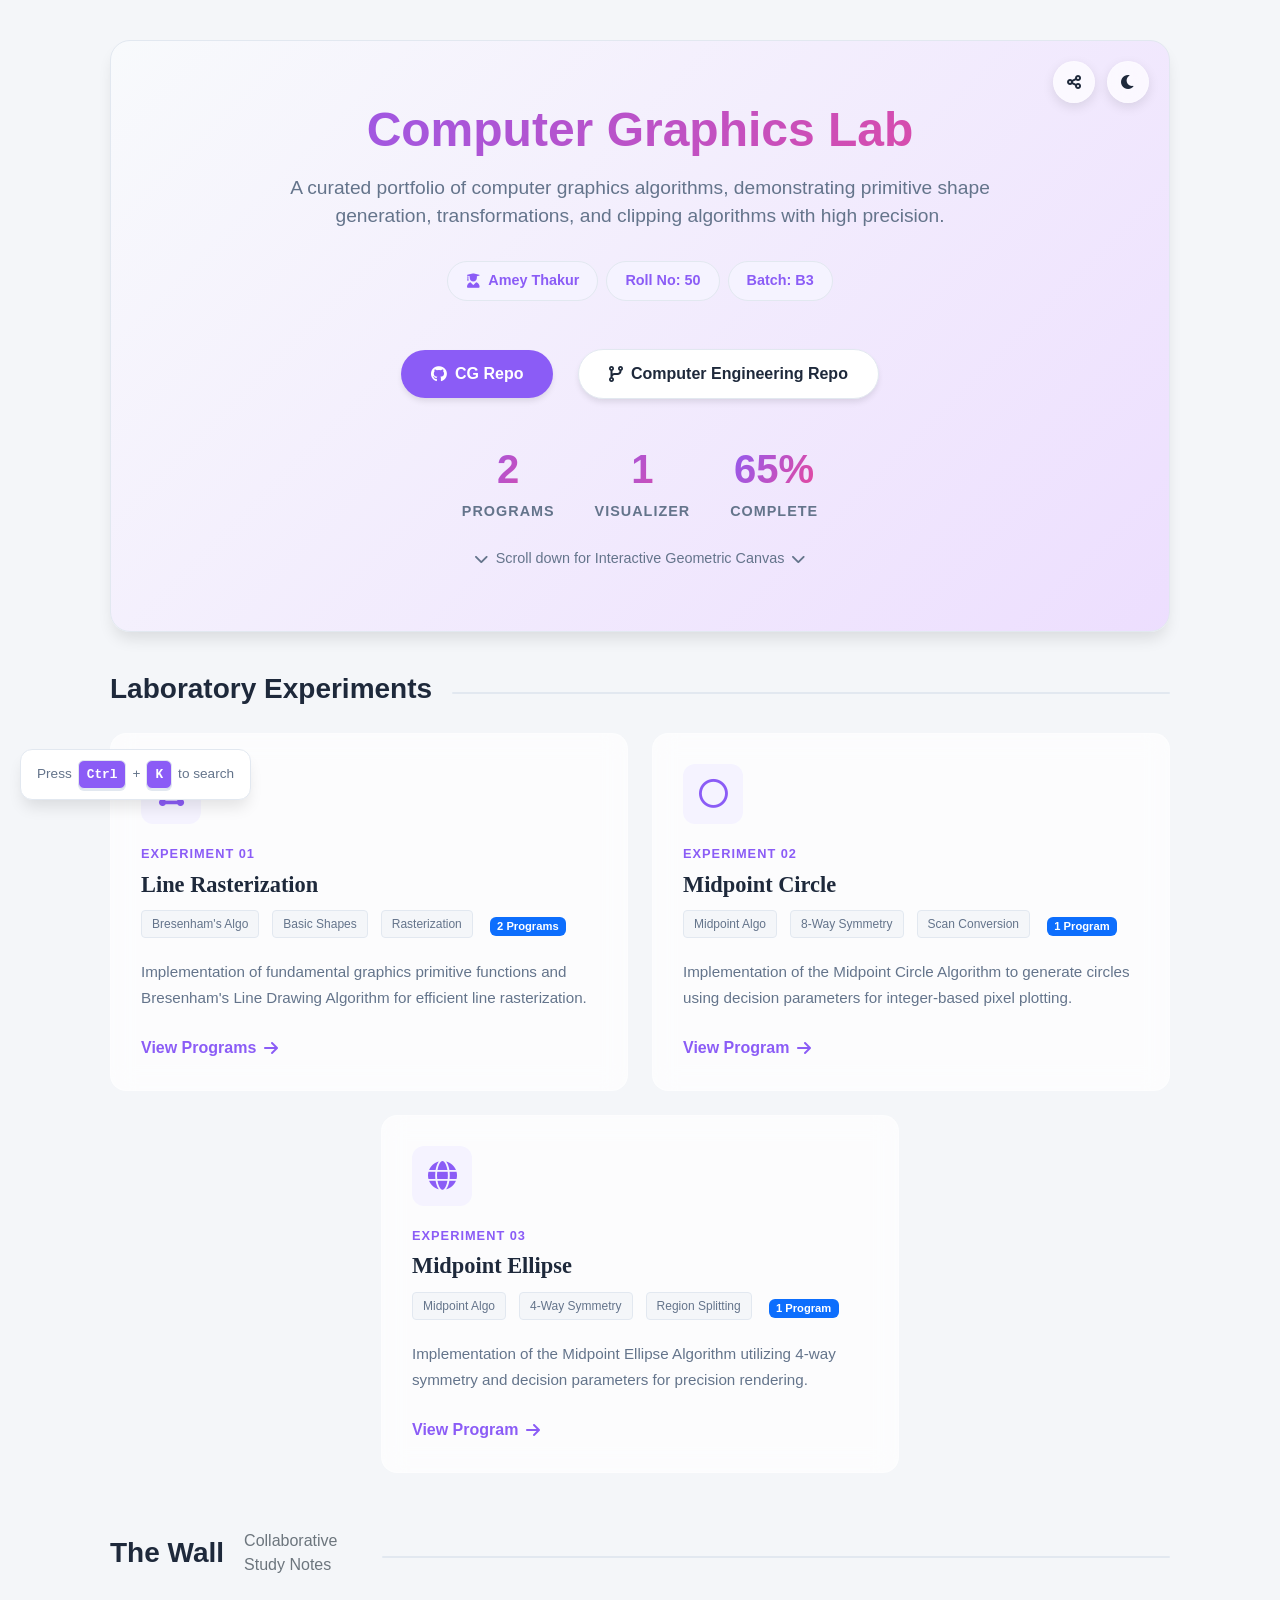
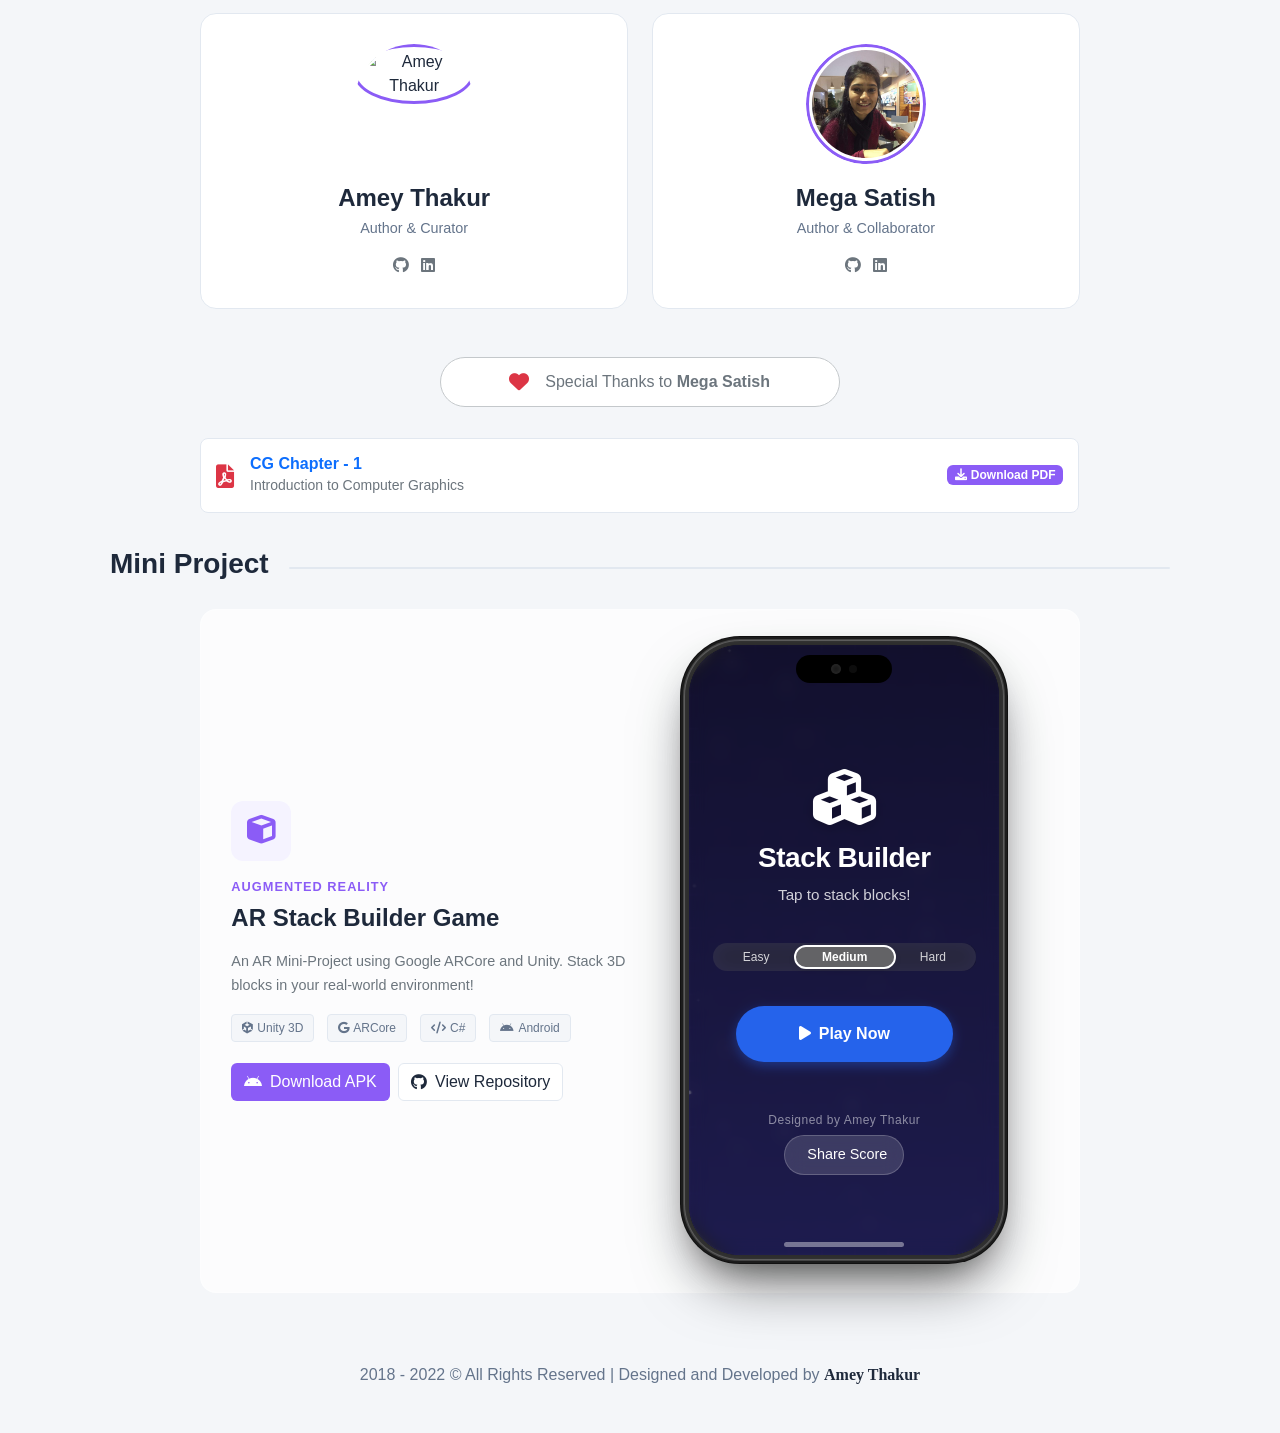
==== CG/index.html @ 62c2fd2f "CG: Fix kbd-hint auto-fade by removing duplicate element" ====
<!--
    ================================================================
    Computer Graphics (CG) Lab Portfolio
    ================================================================
    Author: Amey Thakur
    GitHub: https://github.com/Amey-Thakur
    Course: Computer Graphics (CG) Lab
    Roll No: 50
    Batch: B3
    Repository: https://github.com/Amey-Thakur/COMPUTER-GRAPHICS-AND-COMPUTER-GRAPHICS-LAB
    Date: January 17, 2020
    
    Description: Primary dashboard for the CG Lab repository. Showcases implementations of
                 Line Drawing, Circle Generation, Ellipse Generation, and other CG Algorithms.
    License: CC BY 4.0
    ================================================================
-->
<!DOCTYPE html>
<html lang="en" data-theme="light">

<head>
    <meta charset="UTF-8">
    <meta name="viewport" content="width=device-width, initial-scale=1.0">
    <title>AMEY | CG Lab Portfolio</title>

    <!-- PWA Support -->
    <link rel="manifest" href="manifest.json">
    <meta name="theme-color" content="#8b5cf6">
    <link rel="icon" type="image/svg+xml" href="assets/icon.svg">
    <link rel="apple-touch-icon" href="assets/icon.svg">

    <!-- Primary Meta Tags -->
    <meta name="title" content="Amey | CG Lab Portfolio">
    <meta name="description"
        content="Official scholarly portfolio for Computer Graphics Laboratory (CSC403) at University of Mumbai. Features C implementations of Bresenham's, Midpoint Circle, and Ellipse Algorithms by Amey Thakur.">
    <meta name="keywords"
        content="Computer Graphics, Algorithms, C Programming, Bresenham's Algorithm, Midpoint Circle, Ellipse Generation, Mumbai University, Computer Engineering, Portfolio, Amey Thakur">
    <meta name="author" content="Amey Thakur">
    <meta name="robots" content="index, follow">
    <meta name="language" content="English">
    <link rel="canonical" href="https://amey-thakur.github.io/COMPUTER-GRAPHICS-AND-COMPUTER-GRAPHICS-LAB/CG/">

    <!-- Open Graph / Facebook -->
    <meta property="og:type" content="website">
    <meta property="og:url" content="https://amey-thakur.github.io/COMPUTER-GRAPHICS-AND-COMPUTER-GRAPHICS-LAB/CG/">
    <meta property="og:site_name" content="CG Lab Portfolio">
    <meta property="og:locale" content="en_US">
    <meta property="og:title" content="Amey | CG Lab Portfolio">
    <meta property="og:description"
        content="Comprehensive showcase of Computer Graphics experiments including Line Drawing, Circle, and Ellipse Algorithms implemented in C.">
    <meta property="og:image"
        content="https://amey-thakur.github.io/COMPUTER-GRAPHICS-AND-COMPUTER-GRAPHICS-LAB/CG/assets/og-image.svg">

    <!-- Twitter Card -->
    <meta name="twitter:card" content="summary_large_image">
    <meta name="twitter:url" content="https://amey-thakur.github.io/COMPUTER-GRAPHICS-AND-COMPUTER-GRAPHICS-LAB/CG/">
    <meta name="twitter:title" content="Amey | CG Lab Portfolio">
    <meta name="twitter:description"
        content="Explore Computer Graphics implementations: Bresenham's Line, Midpoint Circle, and Ellipse Algorithms.">
    <meta name="twitter:image"
        content="https://amey-thakur.github.io/COMPUTER-GRAPHICS-AND-COMPUTER-GRAPHICS-LAB/CG/assets/og-image.svg">
    <meta name="twitter:creator" content="@AmeyThakur">

    <!-- Security Meta Tags -->
    <meta http-equiv="Content-Security-Policy"
        content="default-src 'self' blob: https://fonts.googleapis.com https://fonts.gstatic.com https://cdnjs.cloudflare.com https://cdn.jsdelivr.net; script-src 'self' 'unsafe-inline' 'unsafe-eval' blob: https://cdnjs.cloudflare.com https://cdn.jsdelivr.net; style-src 'self' 'unsafe-inline' https://fonts.googleapis.com https://cdnjs.cloudflare.com https://cdn.jsdelivr.net; img-src 'self' data: blob: https: raw.githubusercontent.com; font-src 'self' https://fonts.gstatic.com https://cdnjs.cloudflare.com; connect-src 'self' blob:; worker-src 'self' blob:;">

    <!-- JSON-LD Structured Data -->
    <script type="application/ld+json">
    {
        "@context": "https://schema.org",
        "@type": "WebSite",
        "name": "CG Lab Portfolio",
        "url": "https://amey-thakur.github.io/COMPUTER-GRAPHICS-AND-COMPUTER-GRAPHICS-LAB/CG/",
        "description": "Official scholarly portfolio for Computer Graphics Laboratory (CSC403) at University of Mumbai",
        "author": {
            "@type": "Person",
            "name": "Amey Thakur",
            "url": "https://github.com/Amey-Thakur"
        },
        "publisher": {
            "@type": "Organization",
            "name": "University of Mumbai",
            "url": "https://mu.ac.in"
        },
        "mainEntity": {
            "@type": "SoftwareSourceCode",
            "name": "Computer Graphics Algorithms",
            "programmingLanguage": "C",
            "codeRepository": "https://github.com/Amey-Thakur/COMPUTER-GRAPHICS-AND-COMPUTER-GRAPHICS-LAB"
        },
        "educationalLevel": "Undergraduate",
        "teaches": ["Computer Graphics", "Rasterization", "Geometric Algorithms", "Rendering"]
    }
    </script>

    <!-- Favicon -->
    <link rel="icon" type="image/svg+xml" href="assets/icon.svg">

    <!-- Fonts -->
    <link
        href="https://fonts.googleapis.com/css2?family=Playfair+Display:wght@400;700;900&family=Poppins:wght@300;400;500;600&display=swap"
        rel="stylesheet">
    <link href="https://cdnjs.cloudflare.com/ajax/libs/prism/1.29.0/themes/prism.min.css" rel="stylesheet" />
    <link href="https://cdn.jsdelivr.net/npm/bootstrap@5.3.0/dist/css/bootstrap.min.css" rel="stylesheet">
    <link rel="stylesheet" href="https://cdnjs.cloudflare.com/ajax/libs/font-awesome/6.0.0/css/all.min.css">
    <link rel="stylesheet" href="style.css">
    <script src="https://cdnjs.cloudflare.com/ajax/libs/prism/1.29.0/prism.min.js"></script>
    <script src="https://cdnjs.cloudflare.com/ajax/libs/prism/1.29.0/components/prism-c.min.js"></script>
    <script src="https://cdn.jsdelivr.net/npm/canvas-confetti@1.6.0/dist/confetti.browser.min.js"></script>
    <script src="https://cdn.jsdelivr.net/npm/html2canvas@1.4.1/dist/html2canvas.min.js"></script>
</head>

<body>
    <!-- Skip to Content Link -->
    <a href="#main-content" class="skip-link">Skip to main content</a>

    <!-- Loading Screen -->
    <div id="skeleton-loader"
        style="position: fixed; top: 0; left: 0; width: 100%; height: 100%; background: #0f172a; z-index: 10000; display: flex; flex-direction: column; align-items: center; justify-content: center; animation: fadeOutLoader 0.5s ease 1s forwards;">
        <div
            style="width: 60px; height: 60px; border: 4px solid rgba(139, 92, 246, 0.2); border-top-color: #8b5cf6; border-radius: 50%; animation: spin 1s linear infinite;">
        </div>
        <p style="margin-top: 20px; color: #94a3b8; font-family: 'Poppins', sans-serif; font-size: 0.9rem;">Initializing
            Computer Graphics Portfolio...</p>
        <style>
            @keyframes spin {
                to {
                    transform: rotate(360deg);
                }
            }

            @keyframes fadeOutLoader {
                to {
                    opacity: 0;
                    visibility: hidden;
                    pointer-events: none;
                }
            }

            .skip-link {
                position: absolute;
                top: -40px;
                left: 0;
                background: var(--accent-color);
                color: white;
                padding: 8px 16px;
                z-index: 10001;
                transition: top 0.3s;
                text-decoration: none;
                border-radius: 0 0 8px 0;
            }

            .skip-link:focus {
                top: 0;
            }
        </style>
    </div>

    <main class="main-container" id="main-content">

        <!-- Hero Section -->
        <header class="hero">
            <div class="top-controls">
                <button class="control-btn" id="pwa-install-btn" title="Install App" aria-label="Install App"
                    style="display: none;">
                    <i class="fas fa-download" aria-hidden="true"></i>
                </button>
                <button class="control-btn" id="share-btn" title="Share Portfolio" aria-label="Share Portfolio">
                    <i class="fas fa-share-nodes" aria-hidden="true"></i>
                </button>
                <button class="control-btn" id="theme-toggle" title="Switch Theme" aria-label="Toggle Dark Mode">
                    <i class="fas fa-moon" aria-hidden="true"></i>
                </button>
            </div>

            <h1>Computer Graphics Lab</h1>
            <p>A curated portfolio of computer graphics algorithms, demonstrating primitive shape generation,
                transformations, and clipping algorithms with high precision.</p>

            <div class="info-badges">
                <div class="d-flex gap-2 justify-content-center w-100 flex-wrap mb-2 align-items-center">
                    <a href="https://github.com/Amey-Thakur" class="badge-pill clickable-badge" target="_blank"
                        rel="noopener noreferrer">
                        <i class="fas fa-user-graduate me-2"></i>Amey Thakur
                    </a>
                    <span class="badge-pill">Roll No: 50</span>
                    <span class="badge-pill">Batch: B3</span>
                </div>
            </div>

            <div class="hero-buttons">
                <a href="https://github.com/Amey-Thakur/COMPUTER-GRAPHICS-AND-COMPUTER-GRAPHICS-LAB"
                    class="btn btn-primary-custom tilt-effect" target="_blank" rel="noopener noreferrer">
                    <i class="fab fa-github me-2"></i>CG Repo
                </a>
                <a href="https://github.com/Amey-Thakur/COMPUTER-ENGINEERING"
                    class="btn btn-primary-custom btn-secondary-custom tilt-effect" target="_blank"
                    rel="noopener noreferrer">
                    <i class="fas fa-code-branch me-2"></i>Computer Engineering Repo
                </a>
            </div>

            <!-- Stats Counter -->
            <div class="stats-container">
                <div class="stat-item">
                    <span class="stat-number" data-target="3">0</span>
                    <span class="stat-label">Programs</span>
                </div>
                <div class="stat-item">
                    <span class="stat-number" data-target="1">0</span>
                    <span class="stat-label">Visualizer</span>
                </div>
                <div class="stat-item">
                    <span class="stat-number" data-target="100" data-suffix="%">0%</span>
                    <span class="stat-label">Complete</span>
                </div>
            </div>

            <!-- Scroll Hint -->
            <div class="mt-4 text-center" style="animation: fadeInDown 1s ease 0.5s both;">
                <a href="#interactive-demo"
                    style="color: var(--text-secondary); text-decoration: none; font-size: 0.9rem; display: inline-flex; align-items: center; gap: 8px; transition: color 0.3s;">
                    <i class="fas fa-chevron-down" style="animation: bounce 2s infinite;"></i>
                    Scroll down for Interactive Geometric Canvas
                    <i class="fas fa-chevron-down" style="animation: bounce 2s infinite;"></i>
                </a>
            </div>
        </header>

        <!-- Section: Experiments -->
        <section aria-labelledby="experiments-title" id="experiments">
            <div class="section-title reveal">
                <h3 id="experiments-title">Laboratory Experiments</h3>
            </div>

            <div class="row g-4 mb-5 justify-content-center">

                <!-- Experiment 1: Graphics Primitives & Bresenham's -->
                <div class="col-md-6 reveal-left">
                    <div class="card-custom">
                        <div class="icon-wrapper">
                            <i class="fas fa-draw-polygon"></i>
                        </div>
                        <span class="exp-tag">EXPERIMENT 01</span>
                        <h5>Line Rasterization</h5>
                        <div class="tech-stack mb-3 d-flex align-items-center flex-wrap gap-2">
                            <span class="badge-tech">Bresenham's Algo</span>
                            <span class="badge-tech">Basic Shapes</span>
                            <span class="badge-tech">Rasterization</span>
                            <span class="badge bg-primary ms-1" style="font-size: 0.7rem;"
                                data-tooltip="2 programs for basic shapes and line drawing.">2 Programs</span>
                        </div>
                        <p>Implementation of fundamental graphics primitive functions and Bresenham's Line Drawing
                            Algorithm for efficient line rasterization.</p>
                        <a href="https://github.com/Amey-Thakur/COMPUTER-GRAPHICS-AND-COMPUTER-GRAPHICS-LAB/tree/main/Computer%20Graphics%20Lab/Experiment-1"
                            class="launch-link" target="_blank">
                            View Programs <i class="fas fa-arrow-right ms-2"></i>
                        </a>
                    </div>
                </div>

                <!-- Experiment 2: Midpoint Circle Algorithm -->
                <div class="col-md-6 reveal-right">
                    <div class="card-custom">
                        <div class="icon-wrapper">
                            <i class="far fa-circle"></i>
                        </div>
                        <span class="exp-tag">EXPERIMENT 02</span>
                        <h5>Midpoint Circle</h5>
                        <div class="tech-stack mb-3 d-flex align-items-center flex-wrap gap-2">
                            <span class="badge-tech">Midpoint Algo</span>
                            <span class="badge-tech">8-Way Symmetry</span>
                            <span class="badge-tech">Scan Conversion</span>
                            <span class="badge bg-primary ms-1" style="font-size: 0.7rem;"
                                data-tooltip="1 program implementing Midpoint Circle Algorithm.">1 Program</span>
                        </div>
                        <p>Implementation of the Midpoint Circle Algorithm to generate circles using decision parameters
                            for integer-based pixel plotting.</p>
                        <a href="https://github.com/Amey-Thakur/COMPUTER-GRAPHICS-AND-COMPUTER-GRAPHICS-LAB/tree/main/Computer%20Graphics%20Lab/Experiment-2"
                            class="launch-link" target="_blank">
                            View Program <i class="fas fa-arrow-right ms-2"></i>
                        </a>
                    </div>
                </div>

                <!-- Experiment 3: Midpoint Ellipse Algorithm -->
                <div class="col-md-6 reveal-left">
                    <div class="card-custom">
                        <div class="icon-wrapper">
                            <i class="fas fa-globe"></i>
                        </div>
                        <span class="exp-tag">EXPERIMENT 03</span>
                        <h5>Midpoint Ellipse</h5>
                        <div class="tech-stack mb-3 d-flex align-items-center flex-wrap gap-2">
                            <span class="badge-tech">Midpoint Algo</span>
                            <span class="badge-tech">4-Way Symmetry</span>
                            <span class="badge-tech">Region Splitting</span>
                            <span class="badge bg-primary ms-1" style="font-size: 0.7rem;"
                                data-tooltip="1 program implementing Midpoint Ellipse Algorithm.">1 Program</span>
                        </div>
                        <p>Implementation of the Midpoint Ellipse Algorithm utilizing 4-way symmetry and decision
                            parameters for precision rendering.</p>
                        <a href="https://github.com/Amey-Thakur/COMPUTER-GRAPHICS-AND-COMPUTER-GRAPHICS-LAB/tree/main/Computer%20Graphics%20Lab/Experiment-3"
                            class="launch-link" target="_blank">
                            View Program <i class="fas fa-arrow-right ms-2"></i>
                        </a>
                    </div>
                </div>

        </section>

        <!-- The Wall Section -->
        <section id="the-wall" class="reveal mt-4">
            <div class="section-title">
                <h3>The Wall</h3>
                <p class="text-secondary mt-2">Collaborative Study Notes</p>
            </div>

            <div class="row g-4 justify-content-center">

                <!-- Collaborative Profiles -->
                <div class="col-md-5 mb-4 reveal-left">
                    <div class="profile-card">
                        <div class="profile-img-wrapper">
                            <img src="https://github.com/Amey-Thakur.png" alt="Amey Thakur" class="profile-img">
                        </div>
                        <h4 class="profile-name">Amey Thakur</h4>
                        <p class="profile-role">Author & Curator</p>
                        <div class="social-links">
                            <a href="https://github.com/Amey-Thakur" class="text-secondary me-2"><i
                                    class="fab fa-github"></i></a>
                            <a href="https://www.linkedin.com/in/amey-thakur" class="text-secondary"><i
                                    class="fab fa-linkedin"></i></a>
                        </div>
                    </div>
                </div>

                <div class="col-md-5 mb-4 reveal-right">
                    <div class="profile-card">
                        <div class="profile-img-wrapper">
                            <img src="assets/Mega_Satish.png" alt="Mega Satish" class="profile-img">
                        </div>
                        <h4 class="profile-name">Mega Satish</h4>
                        <p class="profile-role">Author & Collaborator</p>
                        <div class="social-links">
                            <a href="https://github.com/msatmod" class="text-secondary me-2"><i
                                    class="fab fa-github"></i></a>
                            <a href="https://www.linkedin.com/in/mega-satish" class="text-secondary"><i
                                    class="fab fa-linkedin"></i></a>
                        </div>
                    </div>
                </div>

                <!-- Special Thanks Visual -->
                <div class="col-lg-10 col-12 reveal text-center">
                    <!-- Special Thanks Visual with 3D Flip -->
                    <div class="award-scene d-inline-block">
                        <div class="award-badge-card">
                            <!-- Front Face -->
                            <div class="award-badge-face award-front d-flex align-items-center gap-3 py-2 px-4 rounded-pill border border-secondary-subtle"
                                style="background: var(--card-bg);">
                                <i class="fas fa-heart text-danger fs-5 heart-beat"></i>
                                <span class="text-secondary fw-medium">Special Thanks to <strong
                                        class="text-primary-theme">Mega Satish</strong></span>
                            </div>
                            <!-- Back Face -->
                            <div class="award-badge-face award-back d-flex align-items-center justify-content-center gap-2 py-2 px-4 rounded-pill"
                                style="background: var(--accent-color); color: white;">
                                <i class="fas fa-check-circle text-white fs-5"></i>
                                <span class="fw-bold" id="award-msg">Appreciation Sent!</span>
                            </div>
                        </div>
                    </div>
                </div>

                <!-- Resources -->
                <div class="col-lg-10 col-12 reveal">
                    <div class="resource-list">
                        <a href="assets/CG_Chapter-1.pdf" class="resource-item text-decoration-none"
                            id="pdf-resource-link" target="_blank">
                            <div class="d-flex align-items-center">
                                <i class="fas fa-file-pdf text-danger fs-4 me-3"></i>
                                <div>
                                    <h6 class="mb-0 text-primary-theme fw-bold">CG Chapter - 1</h6>
                                    <small class="text-secondary">Introduction to Computer Graphics</small>
                                </div>
                            </div>
                            <span class="badge badge-pulse tilt-effect"><i class="fas fa-download me-1"></i>
                                Download PDF</span>
                        </a>
                    </div>
                </div>
            </div>
        </section>


        <!-- Mini Project Section -->
        <section id="mini-project" class="reveal mt-4">
            <div class="section-title">
                <h3>Mini Project</h3>
            </div>

            <div class="row g-4 justify-content-center">
                <div class="col-lg-10 col-12">
                    <div class="card-custom mini-project-card">
                        <div class="row g-0 align-items-center">
                            <!-- Project Info -->
                            <div class="col-md-6">
                                <div class="icon-wrapper mb-3">
                                    <i class="fas fa-cube"></i>
                                </div>
                                <span class="exp-tag">AUGMENTED REALITY</span>
                                <h4 class="mt-2 mb-3 text-primary-theme fw-bold">AR Stack Builder Game</h4>
                                <p class="text-secondary mb-3" style="font-size: 0.9rem;">
                                    An AR Mini-Project using Google ARCore and Unity. Stack 3D blocks in your real-world
                                    environment!
                                </p>

                                <!-- Tech Stack -->
                                <div class="tech-stack mb-3 d-flex flex-wrap gap-2">
                                    <span class="badge-tech"><i class="fab fa-unity me-1"></i>Unity 3D</span>
                                    <span class="badge-tech"><i class="fab fa-google me-1"></i>ARCore</span>
                                    <span class="badge-tech"><i class="fas fa-code me-1"></i>C#</span>
                                    <span class="badge-tech"><i class="fab fa-android me-1"></i>Android</span>
                                </div>

                                <!-- Action Buttons -->
                                <div class="d-flex gap-2 flex-wrap">
                                    <a href="https://github.com/Amey-Thakur/AR-STACK-GAME/blob/main/AR-Stack-Game.apk?raw=true"
                                        class="btn btn-primary-custom tilt-effect" download>
                                        <i class="fab fa-android me-2"></i>Download APK
                                    </a>
                                    <a href="https://github.com/Amey-Thakur/AR-STACK-GAME" target="_blank"
                                        class="btn btn-primary-custom btn-secondary-custom tilt-effect">
                                        <i class="fab fa-github me-2"></i>View Repository
                                    </a>
                                </div>
                            </div>

                            <!-- Interactive Stack Builder Game -->
                            <div class="col-md-6 text-center">
                                <div id="stack-game-wrapper" class="iphone-17-frame">
                                    <!-- Dynamic Bezel & Island -->
                                    <div class="iphone-bezel">
                                        <div class="dynamic-island">
                                            <div class="island-camera"></div>
                                            <div class="island-sensor"></div>
                                        </div>
                                        <div class="screen-content">
                                            <canvas id="stackCanvas" width="280" height="580"
                                                style="border-radius: 40px; background: linear-gradient(180deg, #1e1b4b 0%, #312e81 100%); cursor: pointer; width: 100%; height: 100%; object-fit: cover;"></canvas>

                                            <!-- Home Indicator -->
                                            <div class="home-indicator"></div>

                                            <!-- Start Overlay with Difficulty -->
                                            <div id="stack-overlay" style="position: absolute; top: 0; left: 0; width: 100%; height: 100%; 
                                                display: flex; flex-direction: column; align-items: center; justify-content: center; 
                                                background: rgba(0,0,0,0.4); backdrop-filter: blur(8px); z-index: 20;">
                                                <i class="fas fa-cubes"
                                                    style="font-size: 3.5rem; color: white; margin-bottom: 16px; filter: drop-shadow(0 4px 6px rgba(0,0,0,0.2));"></i>
                                                <h4
                                                    style="color: white; font-weight: 700; font-size: 1.75rem; margin-bottom: 8px; letter-spacing: -0.5px;">
                                                    Stack Builder</h4>
                                                <p
                                                    style="color: rgba(255,255,255,0.8); font-size: 0.95rem; margin-bottom: 35px;">
                                                    Tap to stack blocks!</p>

                                                <div class="d-flex justify-content-center p-1 rounded-pill ios-segmented-control"
                                                    style="margin-bottom: 35px; width: 85%;">
                                                    <button class="difficulty-btn flex-fill rounded-pill text-white"
                                                        data-difficulty="easy">Easy</button>
                                                    <button
                                                        class="difficulty-btn active flex-fill rounded-pill text-white"
                                                        data-difficulty="medium">Medium</button>
                                                    <button class="difficulty-btn flex-fill rounded-pill text-white"
                                                        data-difficulty="hard">Hard</button>
                                                </div>

                                                <button id="startStackGame"
                                                    class="btn btn-primary-custom px-5 py-3 rounded-pill fw-bold"
                                                    style="background: #2563eb; border: none; font-size: 1rem; box-shadow: 0 4px 12px rgba(37, 99, 235, 0.4); width: 70%;">
                                                    <i class="fas fa-play me-2"></i>Play Now
                                                </button>

                                                <div class="mt-5 text-center">
                                                    <p
                                                        style="color: rgba(255,255,255,0.5); font-size: 0.75rem; margin: 0; letter-spacing: 0.5px; font-weight: 500;">
                                                        Designed by Amey Thakur</p>
                                                </div>
                                            </div>

                                            <!-- Game Over Overlay -->
                                            <div id="game-over-overlay" class="safe-area-top"
                                                style="position: absolute; top: 0; left: 0; width: 100%; height: 100%; display: none; flex-direction: column; align-items: center; justify-content: center; z-index: 25; background: rgba(0, 0, 0, 0.6); backdrop-filter: blur(4px); padding-bottom: max(20px, env(safe-area-inset-bottom));">

                                                <div
                                                    style="position: relative; background: rgba(30, 41, 59, 0.7); backdrop-filter: blur(16px); padding: 24px; border-radius: 24px; border: 1px solid rgba(255,255,255,0.1); text-align: center; width: 85%; max-width: 360px; box-shadow: 0 20px 25px -5px rgba(0, 0, 0, 0.1), 0 8px 10px -6px rgba(0, 0, 0, 0.1);">

                                                    <h2
                                                        style="color: white; font-weight: 800; font-size: 1.8rem; margin-bottom: 4px; letter-spacing: -0.5px;">
                                                        Game Over</h2>
                                                    <p
                                                        style="color: rgba(255,255,255,0.6); font-size: 0.85rem; margin-bottom: 12px;">
                                                        Score</p>

                                                    <h1 id="final-score-display"
                                                        style="color: white; font-size: 3rem; font-weight: 800; margin-bottom: 20px; line-height: 1;">
                                                        0</h1>

                                                    <div
                                                        style="background: rgba(255,255,255,0.05); padding: 12px 16px; border-radius: 16px; margin-bottom: 20px;">
                                                        <div
                                                            class="d-flex align-items-center justify-content-between mb-2">
                                                            <span
                                                                style="color: #a78bfa; font-size: 0.85rem; font-weight: 500;">Best
                                                                Score</span>
                                                            <span id="best-score-display"
                                                                style="color: white; font-weight: 700;">0</span>
                                                        </div>
                                                        <div
                                                            class="d-flex align-items-center justify-content-between mb-2">
                                                            <span
                                                                style="color: #10b981; font-size: 0.85rem; font-weight: 500;">🎯
                                                                Dev Score</span>
                                                            <span style="color: white; font-weight: 700;">58</span>
                                                        </div>
                                                        <div id="new-highscore-badge"
                                                            style="display: none; color: #fbbf24; font-size: 0.8rem; font-weight: 600; margin-top: 5px; margin-bottom: 8px;">
                                                            <i class="fas fa-trophy me-1"></i> New High Score!
                                                        </div>

                                                        <!-- Top 3 Scores List -->
                                                        <div id="top-scores-list" class="d-flex flex-column gap-1"
                                                            style="border-top: 1px solid rgba(255,255,255,0.1); padding-top: 8px;">
                                                            <!-- Populated by JS -->
                                                        </div>
                                                    </div>

                                                    <button id="restart-btn"
                                                        class="btn btn-primary-custom w-100 py-2 rounded-pill fw-bold mb-2"
                                                        style="background: #2563eb; border: none; font-size: 0.95rem; box-shadow: 0 4px 12px rgba(37, 99, 235, 0.3); padding-top: 10px; padding-bottom: 10px;">
                                                        Play Again
                                                    </button>

                                                    <button id="share-score-btn-overlay"
                                                        class="btn w-100 py-2 rounded-pill fw-bold btn-glass-hover"
                                                        style="background: rgba(255,255,255,0.1); border: 1px solid rgba(255,255,255,0.1); color: white; font-size: 0.95rem; transition: all 0.2s; padding-top: 10px; padding-bottom: 10px;">
                                                        Share Score
                                                    </button>

                                                    <div class="mt-3 text-center">
                                                        <p
                                                            style="color: rgba(255,255,255,0.4); font-size: 0.75rem; margin: 0; letter-spacing: 0.5px; font-weight: 500;">
                                                            Designed by Amey Thakur</p>
                                                    </div>
                                                </div>
                                            </div>

                                            <!-- Hidden Share Card Template -->
                                            <div id="share-card-template"
                                                style="position: absolute; top: 0; left: 0; width: 280px; height: 580px; 
                                                background: linear-gradient(180deg, #1e1b4b 0%, #312e81 100%); display: none; flex-direction: column; 
                                                align-items: center; justify-content: center; z-index: -10; pointer-events: none;">
                                                <div
                                                    style="background: rgba(255,255,255,0.1); backdrop-filter: blur(10px); padding: 40px; border-radius: 24px; 
                                                    border: 1px solid rgba(255,255,255,0.2); text-align: center; width: 85%;">
                                                    <i class="fas fa-cubes"
                                                        style="font-size: 4rem; color: #fbbf24; margin-bottom: 20px; filter: drop-shadow(0 4px 6px rgba(0,0,0,0.2));"></i>
                                                    <h2
                                                        style="color: white; font-weight: 800; font-size: 2rem; margin-bottom: 10px;">
                                                        Stack Builder</h2>
                                                    <div
                                                        style="width: 50px; height: 4px; background: #fbbf24; margin: 0 auto 20px; border-radius: 2px;">
                                                    </div>

                                                    <p
                                                        style="color: rgba(255,255,255,0.9); font-size: 1rem; margin-bottom: 5px;">
                                                        I SCORED</p>
                                                    <h1 id="share-card-score" style="color: white; font-size: 4.5rem; font-weight: 900; line-height: 1; margin-bottom: 20px; 
                                                        text-shadow: 0 4px 20px rgba(0,0,0,0.3);">0</h1>

                                                    <div class="d-flex align-items-center justify-content-center gap-2 mb-3"
                                                        style="background: rgba(0,0,0,0.2); padding: 8px 16px; border-radius: 12px; display: inline-flex;">
                                                        <span style="color: #a78bfa; font-size: 0.9rem;">🏆 High
                                                            Score:</span>
                                                        <span id="share-card-highscore"
                                                            style="color: white; font-weight: 700; font-size: 1rem;">0</span>
                                                    </div>

                                                    <div
                                                        style="margin-top: 30px; padding-top: 20px; border-top: 1px solid rgba(255,255,255,0.1);">
                                                        <p
                                                            style="color: rgba(255,255,255,0.6); font-size: 0.8rem; letter-spacing: 1px; margin-bottom: 0;">
                                                            DESIGNED BY</p>
                                                        <p
                                                            style="color: white; font-weight: 600; font-size: 1rem; margin: 0;">
                                                            AMEY THAKUR</p>
                                                    </div>
                                                </div>
                                            </div>

                                            <!-- Score Display -->
                                            <div id="stack-score"
                                                style="position: absolute; top: 45px; left: 50%; transform: translateX(-50%); 
                                                color: white; font-weight: 600; font-size: 1rem; display: none;
                                                background: rgba(0,0,0,0.6); backdrop-filter: blur(10px); padding: 6px 16px; border-radius: 20px; z-index: 30; border: 1px solid rgba(255,255,255,0.1);">
                                                <span id="score-value">0</span>
                                            </div>

                                            <!-- Sound Toggle -->
                                            <button id="sound-toggle"
                                                style="position: absolute; top: 45px; right: 20px; 
                                                background: rgba(0,0,0,0.6); backdrop-filter: blur(10px); border: 1px solid rgba(255,255,255,0.1); color: white; 
                                                width: 32px; height: 32px; border-radius: 50%; cursor: pointer; display: none; align-items: center; justify-content: center; font-size: 0.9rem; z-index: 30; transition: all 0.2s;"
                                                title="Toggle Sound">
                                                <i class="fas fa-volume-up"></i>
                                            </button>

                                            <!-- Tutorial Overlay -->
                                            <div id="tutorial-overlay"
                                                style="position: absolute; top: 0; left: 0; width: 100%; height: 100%; 
                                                display: flex; flex-direction: column; align-items: center; justify-content: center; 
                                                background: rgba(0,0,0,0.6); backdrop-filter: blur(15px); z-index: 40; display: none;">
                                                <div class="text-center p-4 rounded-4"
                                                    style="background: rgba(255,255,255,0.1); border: 1px solid rgba(255,255,255,0.1); max-width: 85%;">
                                                    <h5 style="color: white; margin-bottom: 12px; font-weight: 700;">How
                                                        to Play</h5>
                                                    <p
                                                        style="color: rgba(255,255,255,0.9); font-size: 0.9rem; line-height: 1.5;">
                                                        Tap screen to drop blocks.<br>
                                                        Align perfectly for <span
                                                            class="text-warning fw-bold">Combos</span>!<br>
                                                        Don't miss the platform!
                                                    </p>
                                                    <button id="close-tutorial"
                                                        class="btn btn-light rounded-pill px-4 mt-2 fw-bold"
                                                        style="font-size: 0.9rem;">Got it!</button>
                                                </div>
                                            </div>

                                            <!-- Share Button (Hidden by default) -->
                                            <button id="share-score-btn" class="btn btn-sm" onclick="shareResult()"
                                                style="position: absolute; bottom: 80px; left: 50%; transform: translateX(-50%); 
                                                background: rgba(255,255,255,0.15); backdrop-filter: blur(10px); border: 1px solid rgba(255,255,255,0.2);
                                                color: white; font-size: 0.9rem; font-weight: 500; padding: 8px 16px; border-radius: 20px; display: none; z-index: 30;
                                                display: flex; align-items: center; gap: 6px; transition: all 0.2s;">
                                                <i class="fas fa-share-ios"></i> Share Score
                                            </button>

                                            <!-- Combo Display -->
                                            <div id="combo-display"
                                                style="position: absolute; top: 90px; left: 50%; transform: translateX(-50%); 
                                                color: #fbbf24; font-weight: 800; font-size: 1.2rem; display: none;
                                                text-shadow: 0 4px 12px rgba(251, 191, 36, 0.4); z-index: 30; letter-spacing: 0.5px;">
                                            </div>
                                        </div>

                                        <!-- Side Buttons -->
                                        <div class="iphone-btn volume-up"></div>
                                        <div class="iphone-btn volume-down"></div>
                                        <div class="iphone-btn power-btn"></div>
                                        <div class="iphone-btn action-btn"></div>
                                    </div>
                                </div>
                            </div>
                        </div>
                    </div>
                </div>
            </div>
        </section>


    </main>

    <!-- Footer -->
    <footer class="footer mt-auto" role="contentinfo">
        <p>2018 - 2022 &copy; All Rights Reserved | Designed and Developed by <a href="https://github.com/Amey-Thakur"
                rel="noopener noreferrer">Amey
                Thakur</a></p>
    </footer>

    <!-- Back to Top Button -->
    <button type="button" class="btn" id="btn-back-to-top" aria-label="Back to Top">
        <i class="fas fa-arrow-up" aria-hidden="true"></i>
    </button>

    <!-- Keyboard Shortcut Hint -->
    <div id="kbd-hint" class="kbd-hint">
        <span>Press</span>
        <kbd>Ctrl</kbd>
        <span>+</span>
        <kbd>K</kbd>
        <span>to search</span>
    </div>

    <!-- Command Palette Overlay -->
    <div id="cmd-overlay" class="cmd-overlay">
        <div class="cmd-modal">
            <div class="cmd-header">
                <i class="fas fa-search"></i>
                <input type="text" id="cmd-input" placeholder="Search algorithms, experiments, or commands..."
                    autocomplete="off">
                <span class="cmd-esc"><kbd>ESC</kbd></span>
            </div>
            <div class="cmd-body">
                <div id="cmd-results" class="cmd-results">
                    <!-- Results injected here -->
                </div>
            </div>
            <div class="cmd-footer">
                <div class="cmd-keys">
                    <span><kbd class="k-small">↑</kbd> <kbd class="k-small">↓</kbd> to navigate</span>
                    <span><kbd class="k-small">↵</kbd> to select</span>
                    <span><kbd class="k-small">T</kbd> to toggle theme</span>
                </div>
            </div>
        </div>
    </div>

    <!-- Share Result Modal -->
    <div id="share-modal" class="share-modal-overlay">
        <div class="share-modal">
            <div class="share-modal-header">
                <h5><i class="fas fa-share-alt me-2"></i>Share Result</h5>
                <button class="share-modal-close" onclick="closeShareModal()">&times;</button>
            </div>
            <div class="share-modal-body">
                <div id="share-preview" class="share-preview">
                    <!-- Preview will be rendered here -->
                </div>
                <div class="share-author-badge">
                    <i class="fas fa-code me-2"></i>
                    Created by <a href="https://github.com/Amey-Thakur" target="_blank" class="ms-1">Amey Thakur</a>
                    <span class="share-badge-separator ms-2">|</span>
                    <a href="https://github.com/Amey-Thakur/COMPUTER-GRAPHICS-AND-COMPUTER-GRAPHICS-LAB" target="_blank"
                        class="ms-2">CG Lab Portfolio</a>
                </div>
            </div>
            <div class="share-modal-footer">
                <button class="btn btn-sm btn-primary-custom" onclick="downloadShareImage()">
                    <i class="fas fa-download me-2"></i>Download Image
                </button>
                <button class="btn btn-sm btn-primary-custom btn-secondary-custom" onclick="copyShareLink()">
                    <i class="fas fa-link me-2"></i>Copy Link
                </button>
                <button class="btn btn-sm btn-primary-custom btn-secondary-custom" onclick="shareNative()">
                    <i class="fas fa-share me-2"></i>Share
                </button>
            </div>
        </div>
    </div>

    <!-- Command Palette Overlay -->
    <div id="cmd-overlay" class="cmd-overlay">
        <div class="cmd-modal">
            <div class="cmd-header">
                <i class="fas fa-search"></i>
                <input type="text" id="cmd-input" placeholder="Search experiments, visualizers, or commands..."
                    autocomplete="off">
                <span class="cmd-esc"><kbd>ESC</kbd></span>
            </div>
            <div class="cmd-body">
                <div id="cmd-results" class="cmd-results">
                    <!-- Results injected here -->
                </div>
            </div>
            <div class="cmd-footer">
                <div class="cmd-keys">
                    <span><kbd class="k-small">↑</kbd> <kbd class="k-small">↓</kbd> to navigate</span>
                    <span><kbd class="k-small">↵</kbd> to select</span>
                    <span><kbd class="k-small">T</kbd> to toggle theme</span>
                </div>
            </div>
        </div>
    </div>

    <!-- Dependencies -->
    <script src="https://cdn.jsdelivr.net/npm/html2canvas@1.4.1/dist/html2canvas.min.js"></script>
    <script src="script.js"></script>
    <script>
        // Service Worker Registration for PWA
        if ('serviceWorker' in navigator) {
            window.addEventListener('load', () => {
                navigator.serviceWorker.register('sw.js')
                    .then(reg => console.log('SW registered:', reg.scope))
                    .catch(err => console.log('SW registration failed:', err));
            });
        }
    </script>
</body>

</html>
---- CG/style.css ----
/* 
 * ================================================================
 *   Computer Graphics (CG) Lab - Styles
 * ================================================================
 *   Author: Amey Thakur
 *   GitHub: https://github.com/Amey-Thakur
 *   Course: Computer Graphics (CG) Lab
 *   Roll No: 50
 *   Batch: B3
 *   Date: January 17, 2020
 *   Repository: https://github.com/Amey-Thakur/COMPUTER-GRAPHICS-AND-COMPUTER-GRAPHICS-LAB
 *   License: CC BY 4.0
 * ================================================================
 */


/* 
 * =========================================
 *   THEME & BASE VARIABLES
 * =========================================
 */
html {
    scroll-behavior: smooth;
}

:root {
    /* Light Mode Variables */
    --bg-color: #f4f6f9;
    --text-primary: #1e293b;
    --text-secondary: #64748b;
    --card-bg: #ffffff;
    --accent-color: #8b5cf6;
    /* Purple 500 */
    --accent-hover: #7c3aed;
    /* Purple 600 */
    --border-color: #e2e8f0;
    --shadow-sm: 0 4px 6px -1px rgba(0, 0, 0, 0.1);
    --shadow-md: 0 10px 15px -3px rgba(0, 0, 0, 0.1);
    --header-gradient: linear-gradient(135deg, #ffffff 0%, #f8fafc 100%);
    --badge-bg: #f5f3ff;
    /* Purple 50 */
    --badge-text: #8b5cf6;
    --content-glass: rgba(255, 255, 255, 0.4);
}

[data-theme="dark"] {
    /* Dark Mode Variables */
    --bg-color: #0f172a;
    --text-primary: #f8fafc;
    --text-secondary: #94a3b8;
    --card-bg: #1e293b;
    --accent-color: #a78bfa;
    /* Purple 400 */
    --accent-hover: #c4b5fd;
    /* Purple 300 */
    --border-color: #334155;
    --shadow-sm: 0 4px 6px -1px rgba(0, 0, 0, 0.5);
    --shadow-md: 0 10px 15px -3px rgba(0, 0, 0, 0.5);
    --header-gradient: linear-gradient(135deg, #1e293b 0%, #0f172a 100%);
    --badge-bg: #1e1b4b;
    /* Purple 950 */
    --badge-text: #a78bfa;
    --footer-border: #334155;
    --content-glass: rgba(15, 23, 42, 0.3);

    /* Prism Dark Mode Overrides */
    --prism-bg: #1e1e1e;
    --prism-text: #d4d4d4;
    --prism-comment: #6a9955;
    --prism-keyword: #569cd6;
    --prism-string: #ce9178;
    --prism-number: #b5cea8;
    --prism-function: #dcdcaa;
}

/* Prism Dark Mode Styles */
[data-theme="dark"] code[class*="language-"],
[data-theme="dark"] pre[class*="language-"] {
    color: var(--prism-text);
    background: var(--prism-bg);
    text-shadow: none;
    font-family: Consolas, Monaco, 'Andale Mono', 'Ubuntu Mono', monospace;
    font-size: 1em;
    text-align: left;
    white-space: pre;
    word-spacing: normal;
    word-break: normal;
    word-wrap: normal;
    line-height: 1.5;
    tab-size: 4;
}

[data-theme="dark"] .token.comment,
[data-theme="dark"] .token.prolog,
[data-theme="dark"] .token.doctype,
[data-theme="dark"] .token.cdata {
    color: var(--prism-comment);
}

[data-theme="dark"] .token.punctuation {
    color: #d4d4d4;
}

[data-theme="dark"] .token.namespace {
    opacity: .7;
}

[data-theme="dark"] .token.property,
[data-theme="dark"] .token.tag,
[data-theme="dark"] .token.boolean,
[data-theme="dark"] .token.number,
[data-theme="dark"] .token.constant,
[data-theme="dark"] .token.symbol,
[data-theme="dark"] .token.deleted {
    color: var(--prism-number);
}

[data-theme="dark"] .token.selector,
[data-theme="dark"] .token.attr-name,
[data-theme="dark"] .token.string,
[data-theme="dark"] .token.char,
[data-theme="dark"] .token.builtin,
[data-theme="dark"] .token.inserted {
    color: var(--prism-string);
}

[data-theme="dark"] .token.operator,
[data-theme="dark"] .token.entity,
[data-theme="dark"] .token.url,
[data-theme="dark"] .language-css .token.string,
[data-theme="dark"] .style .token.string {
    color: #d4d4d4;
    background: transparent;
}

[data-theme="dark"] .token.atrule,
[data-theme="dark"] .token.attr-value,
[data-theme="dark"] .token.keyword {
    color: var(--prism-keyword);
}

[data-theme="dark"] .token.function,
[data-theme="dark"] .token.class-name {
    color: var(--prism-function);
}

[data-theme="dark"] .token.regex,
[data-theme="dark"] .token.important,
[data-theme="dark"] .token.variable {
    color: #d16969;
}

body {
    background-color: var(--bg-color);
    color: var(--text-primary);
    font-family: 'Poppins', sans-serif;
    transition: background-color 0.8s ease, color 0.8s ease;
    min-height: 100vh;
    display: flex;
    flex-direction: column;
    user-select: none;
    /* Disable text selection */
}

input,
textarea {
    user-select: auto !important;
    /* Allow selection in inputs */
}

/* Back to Top Button */
#btn-back-to-top {
    position: fixed;
    bottom: 25px;
    right: 25px;
    display: none;
    z-index: 100;
    border-radius: 50%;
    width: 45px;
    height: 45px;
    background: var(--accent-color);
    color: white;
    border: none;
    box-shadow: var(--shadow-md);
    transition: all 0.3s;
    align-items: center;
    justify-content: center;
    font-size: 1.2rem;
}

#btn-back-to-top:hover {
    transform: translateY(-5px);
    background: var(--accent-hover);
    box-shadow: 0 10px 20px rgba(0, 0, 0, 0.2);
}

h5 {
    font-family: 'Playfair Display', serif;
    color: var(--text-primary) !important;
    /* Force correct theme color */
    transition: color 0.3s ease;
}

.section-title h3 {
    color: var(--text-primary) !important;
}

.main-container {
    max-width: 1100px;
    margin: 0 auto;
    padding: 40px 20px;
    flex: 1;
}

/* Hero Section */
.hero {
    background: linear-gradient(-45deg, #ffffff, #f3e8ff, #e9d5ff, #f8fafc);
    background-size: 400% 400%;
    animation: gradientBG 15s ease infinite, fadeInDown 0.8s ease-out;
    border-radius: 20px;
    padding: 60px 40px;
    text-align: center;
    border: 1px solid var(--border-color);
    box-shadow: var(--shadow-md);
    margin-bottom: 40px;
    position: relative;
    overflow: hidden;
}

[data-theme="dark"] .hero {
    background: linear-gradient(-45deg, #0f172a, #1e293b, #2e1065, #0f172a);
    background-size: 400% 400%;
}

/* Visualizer Background Animation */
.visualizer-bg {
    background: linear-gradient(-45deg, #ffffff, #f3e8ff, #e9d5ff, #f8fafc);
    background-size: 400% 400%;
    animation: gradientBG 15s ease infinite;
}

[data-theme="dark"] .visualizer-bg {
    background: linear-gradient(-45deg, #0f172a, #1e293b, #2e1065, #0f172a);
    background-size: 400% 400%;
}

@keyframes gradientBG {
    0% {
        background-position: 0% 50%;
    }

    50% {
        background-position: 100% 50%;
    }

    100% {
        background-position: 0% 50%;
    }
}

@keyframes bounce {

    0%,
    20%,
    50%,
    80%,
    100% {
        transform: translateY(0);
    }

    40% {
        transform: translateY(-5px);
    }

    60% {
        transform: translateY(-3px);
    }
}

@keyframes heartBeat {
    0% {
        transform: scale(1);
    }

    14% {
        transform: scale(1.3);
    }

    28% {
        transform: scale(1);
    }

    42% {
        transform: scale(1.3);
    }

    70% {
        transform: scale(1);
    }
}

.heart-beat {
    animation: heartBeat 1.5s infinite;
}

@keyframes softPulse {
    0% {
        transform: scale(1);
        box-shadow: 0 0 0 0 rgba(139, 92, 246, 0.4);
    }

    70% {
        transform: scale(1.05);
        box-shadow: 0 0 0 10px rgba(139, 92, 246, 0);
    }

    100% {
        transform: scale(1);
        box-shadow: 0 0 0 0 rgba(139, 92, 246, 0);
    }
}

.badge-pulse {
    animation: softPulse 2s infinite;
    background: var(--accent-color) !important;
    color: white !important;
    transition: all 0.3s ease;
}

background: var(--accent-hover) !important;
}

/* Shake Animation for Game Over */
@keyframes shake {

    0%,
    100% {
        transform: translateX(0) !important;
    }

    10%,
    30%,
    50%,
    70%,
    90% {
        transform: translateX(-8px) !important;
    }

    20%,
    40%,
    60%,
    80% {
        transform: translateX(8px) !important;
    }
}

.shake {
    animation: shake 0.5s ease-in-out !important;
}

/* Fade In/Out Animation for Combo Display */
@keyframes fadeInOut {
    0% {
        opacity: 0;
        transform: translateX(-50%) scale(0.8);
    }

    20% {
        opacity: 1;
        transform: translateX(-50%) scale(1.1);
    }

    80% {
        opacity: 1;
        transform: translateX(-50%) scale(1);
    }

    100% {
        opacity: 0;
        transform: translateX(-50%) scale(0.9);
    }
}

/* Difficulty Button Styles */
.difficulty-btn {
    border: none;
    transition: all 0.2s ease;
    opacity: 0.8;
}

.difficulty-btn:hover {
    opacity: 1;
    transform: scale(1.05);
}

.difficulty-btn.active,
.difficulty-btn:focus {
    outline: 2px solid white !important;
    opacity: 1;
}

/* 3D Flip Badge */
.award-scene {
    perspective: 1000px;
    cursor: pointer;
}

.award-badge-card {
    position: relative;
    width: 400px;
    /* Increased to fit text on one line */
    height: 50px;
    transform-style: preserve-3d;
    transition: transform 0.6s cubic-bezier(0.4, 0, 0.2, 1);
}

.award-badge-card.flipped {
    transform: rotateX(180deg);
}

.award-badge-face {
    position: absolute;
    width: 100%;
    height: 100%;
    backface-visibility: hidden;
    -webkit-backface-visibility: hidden;
    top: 0;
    left: 0;
    display: flex;
    align-items: center;
    justify-content: center;
}

.award-front {
    z-index: 2;
    transition: all 0.3s ease;
    white-space: nowrap;
}

.award-back {
    transform: rotateX(180deg);
    box-shadow: 0 10px 20px -5px rgba(139, 92, 246, 0.4);
}

/* Hover effect on scene (lifts the whole card) */
.award-scene:hover .award-badge-card {
    transform: translateY(-5px);
    /* Lift */
}

/* =========================================
   SHARE MODAL STYLES (Adapted from OOPM)
   ========================================= */
.share-modal-overlay {
    position: fixed;
    top: 0;
    left: 0;
    width: 100%;
    height: 100%;
    background: rgba(0, 0, 0, 0.7);
    backdrop-filter: blur(5px);
    z-index: 10000;
    display: none;
    align-items: center;
    justify-content: center;
    opacity: 0;
    transition: opacity 0.3s ease;
}

.share-modal-overlay.active {
    display: flex;
    opacity: 1;
}

.share-modal {
    background: var(--card-bg);
    border-radius: 12px;
    width: 90%;
    max-width: 500px;
    box-shadow: 0 25px 50px -12px rgba(0, 0, 0, 0.5);
    border: 1px solid var(--border-color);
    overflow: hidden;
    transform: scale(0.95);
    transition: transform 0.3s cubic-bezier(0.34, 1.56, 0.64, 1);
}

.share-modal-overlay.active .share-modal {
    transform: scale(1);
}

.share-modal-header {
    padding: 15px 20px;
    border-bottom: 1px solid var(--border-color);
    display: flex;
    justify-content: space-between;
    align-items: center;
    background: rgba(30, 41, 59, 0.5);
}

.share-modal-header h5 {
    margin: 0;
    font-size: 1rem;
    color: var(--text-primary);
    display: flex;
    align-items: center;
}

.share-modal-close {
    background: none;
    border: none;
    font-size: 1.5rem;
    color: var(--text-secondary);
    cursor: pointer;
    line-height: 1;
    padding: 0 5px;
    transition: color 0.2s;
}

.share-modal-close:hover {
    color: var(--text-primary);
}

.share-modal-body {
    padding: 20px;
    background: var(--bg-color);
    max-height: 70vh;
    overflow-y: auto;
}

.share-preview {
    background: #1e1b4b;
    /* Dark theme match */
    border-radius: 8px;
    padding: 15px;
    box-shadow: 0 4px 6px -1px rgba(0, 0, 0, 0.1);
    margin-bottom: 15px;
    position: relative;
    overflow: hidden;
    display: flex;
    justify-content: center;
    align-items: center;
    border: 1px solid var(--border-color);
}

.share-preview canvas {
    max-width: 100%;
    height: auto !important;
}

.share-author-badge {
    background: linear-gradient(135deg, #1e293b, #0f172a);
    color: #fff;
    padding: 10px 15px;
    border-radius: 8px;
    font-size: 0.85rem;
    display: flex;
    align-items: center;
    justify-content: center;
    gap: 5px;
    margin-top: 0;
    border: 1px solid #334155;
    flex-wrap: wrap;
}

.share-author-badge a {
    color: #a78bfa;
    /* Accent color match */
    text-decoration: none;
    font-weight: 600;
    transition: color 0.2s;
}

.share-author-badge a:hover {
    color: #c4b5fd;
    text-decoration: underline;
}

.share-badge-separator {
    color: #475569;
}

.share-modal-footer {
    padding: 15px 20px;
    border-top: 1px solid var(--border-color);
    display: flex;
    gap: 10px;
    justify-content: flex-end;
    background: var(--card-bg);
}

@media (max-width: 576px) {
    .share-modal-footer {
        flex-direction: column;
    }

    .share-modal-footer .btn {
        width: 100%;
    }
}

/* iOS Segmented Control */
.ios-segmented-control {
    background: rgba(118, 118, 128, 0.24);
    backdrop-filter: blur(10px);
    border-radius: 999px;
    /* Pill shape */
    padding: 2px;
    border: none;
}

.difficulty-btn {
    font-size: 0.75rem;
    background: transparent;
    transition: all 0.2s cubic-bezier(0.4, 0.0, 0.2, 1);
    border: none;
    color: rgba(255, 255, 255, 0.6);
    font-weight: 500;
    position: relative;
    border-radius: 999px;
    margin: 0;
}

.difficulty-btn:hover {
    color: rgba(255, 255, 255, 0.9);
}

.difficulty-btn.active {
    background: #636366;
    /* iOS Dark Mode Segment Active */
    color: white;
    font-weight: 600;
    box-shadow: 0 3px 8px rgba(0, 0, 0, 0.12), 0 3px 1px rgba(0, 0, 0, 0.04);
    outline: none;
}

.award-scene:hover .award-badge-card.flipped {
    transform: translateY(-5px) rotateX(180deg);
    /* Lift while flipped */
}

/* =========================================
   IPHONE 17 PRO MAX DESIGN
   ========================================= */
.iphone-17-frame {
    position: relative;
    width: 320px;
    /* Slightly wider wrapper */
    height: 620px;
    margin: 0 auto;
    background: #2a2a2a;
    /* Titanium Dark */
    border-radius: 56px;
    /* Outer curve */
    box-shadow:
        0 0 0 1px #444,
        /* Outer trim */
        0 0 0 3px #1c1c1c,
        /* Frame body */
        0 0 0 4px #111,
        inset 0 0 0 1px rgba(255, 255, 255, 0.2),
        /* Metallic shine */
        0 30px 60px -12px rgba(0, 0, 0, 0.6),
        0 18px 36px -18px rgba(0, 0, 0, 0.5);
    padding: 5px;
    /* Bezel thickness */
    display: inline-block;
    transition: transform 0.3s ease;
}

.iphone-17-frame:hover {
    transform: scale(1.02);
}

.iphone-bezel {
    position: relative;
    width: 100%;
    height: 100%;
    background: #000;
    border-radius: 51px;
    /* Inner bezel curve */
    overflow: hidden;
    box-shadow: inset 0 0 0 2px rgba(255, 255, 255, 0.05);
}

.screen-content {
    position: relative;
    width: 100%;
    height: 100%;
    border-radius: 48px;
    overflow: hidden;
    background: #000;
}

/* Dynamic Island */
.dynamic-island {
    position: absolute;
    top: 10px;
    left: 50%;
    transform: translateX(-50%);
    width: 96px;
    height: 28px;
    background: #000;
    border-radius: 20px;
    z-index: 100;
    display: flex;
    align-items: center;
    justify-content: center;
    gap: 8px;
    transition: all 0.3s cubic-bezier(0.175, 0.885, 0.32, 1.275);
}

.dynamic-island:hover {
    width: 140px;
    height: 40px;
}

.island-camera {
    width: 10px;
    height: 10px;
    background: #1a1a1a;
    border-radius: 50%;
    box-shadow: inset 0 0 4px rgba(255, 255, 255, 0.1);
}

.island-sensor {
    width: 8px;
    height: 8px;
    background: #111;
    border-radius: 50%;
    opacity: 0.8;
}

/* Home Indicator */
.home-indicator {
    position: absolute;
    bottom: 8px;
    left: 50%;
    transform: translateX(-50%);
    width: 120px;
    height: 5px;
    background: rgba(255, 255, 255, 0.4);
    border-radius: 10px;
    z-index: 50;
    backdrop-filter: blur(4px);
}

/* Side Buttons */
.iphone-btn {
    position: absolute;
    background: #1c1c1c;
    border-radius: 4px;
    box-shadow: inset -1px 0 2px rgba(0, 0, 0, 0.5);
    left: -4px;
}

.iphone-btn.volume-up {
    top: 140px;
    width: 4px;
    height: 50px;
    border-radius: 4px 0 0 4px;
}

.iphone-btn.volume-down {
    top: 200px;
    width: 4px;
    height: 50px;
    border-radius: 4px 0 0 4px;
}

.iphone-btn.action-btn {
    top: 100px;
    width: 4px;
    height: 30px;
    border-radius: 4px 0 0 4px;
    background: #c34d30;
    /* Action Orange */
}

.iphone-btn.power-btn {
    left: auto;
    right: -4px;
    top: 160px;
    width: 4px;
    height: 80px;
    border-radius: 0 4px 4px 0;
}

/* Reflective Shine for Titanium Look */
.iphone-17-frame::before {
    content: '';
    position: absolute;
    top: 0;
    left: 0;
    right: 0;
    bottom: 0;
    border-radius: 56px;
    box-shadow: inset 0 0 10px rgba(255, 255, 255, 0.1);
    pointer-events: none;
    z-index: 200;
}

/* Front face specific hover visual */
.award-scene:hover .award-front {
    border-color: var(--accent-color) !important;
    box-shadow: 0 15px 30px -10px rgba(139, 92, 246, 0.3) !important;
}

/* 3D Tilt Effect */
.tilt-effect {
    transform-style: preserve-3d;
    transition: transform 0.1s ease-out;
    will-change: transform;
    display: inline-flex;
    align-items: center;
    /* Fix icon/text vertical alignment */
}

.hero h1 {
    font-weight: 900;
    font-size: 3rem;
    margin-bottom: 15px;
    background: linear-gradient(120deg, var(--accent-color), #ec4899);
    -webkit-background-clip: text;
    background-clip: text;
    -webkit-text-fill-color: transparent;
}

.hero p {
    color: var(--text-secondary);
    font-size: 1.2rem;
    max-width: 700px;
    margin: 0 auto 30px;
}

.info-badges {
    display: flex;
    gap: 15px;
    justify-content: center;
    flex-wrap: wrap;
    margin-bottom: 30px;
}

.badge-pill {
    background: var(--badge-bg);
    color: var(--badge-text);
    padding: 8px 18px;
    border-radius: 50px;
    font-size: 0.9rem;
    font-weight: 600;
    border: 1px solid var(--border-color);
}

.hero-buttons .btn {
    border-radius: 50px;
    padding: 12px 30px;
    font-weight: 600;
    margin: 10px;
    box-shadow: var(--shadow-sm);
    transition: transform 0.2s, box-shadow 0.2s;
    border: none;
}

.btn-primary-custom {
    background: var(--accent-color);
    color: #fff;
}

.btn-primary-custom:hover {
    background: var(--accent-hover);
    transform: translateY(-2px);
    color: #ffffff !important;
    box-shadow: 0 10px 20px -5px rgba(139, 92, 246, 0.4);
}

/* Section Title */
.section-title {
    display: flex;
    align-items: center;
    margin-bottom: 20px;
    animation: fadeIn 1s ease-out;
}

.section-title h3 {
    font-weight: 700;
    margin-right: 20px;
    white-space: nowrap;
}

.section-title::after {
    content: '';
    width: 100%;
    height: 2px;
    background: var(--border-color);
    border-radius: 2px;
}

/* Glassmorphism Cards */
.card-custom {
    background: rgba(255, 255, 255, 0.7);
    backdrop-filter: blur(12px);
    -webkit-backdrop-filter: blur(12px);
    border-radius: 16px;
    border: 1px solid rgba(255, 255, 255, 0.3);
    padding: 30px;
    height: 100%;
    transition: all 0.4s cubic-bezier(0.165, 0.84, 0.44, 1);
    position: relative;
    z-index: 1;
}

[data-theme="dark"] .card-custom {
    background: rgba(30, 41, 59, 0.7);
    border: 1px solid rgba(255, 255, 255, 0.1);
}

.card-custom:hover {
    transform: translateY(-10px);
    box-shadow: 0 20px 40px rgba(0, 0, 0, 0.1);
    border-color: var(--accent-color);
    background: rgba(255, 255, 255, 0.9);
}

[data-theme="dark"] .card-custom:hover {
    background: rgba(30, 41, 59, 0.9);
}

.icon-wrapper {
    width: 60px;
    height: 60px;
    background: var(--badge-bg);
    color: var(--accent-color);
    border-radius: 12px;
    display: flex;
    align-items: center;
    justify-content: center;
    font-size: 1.8rem;
    margin-bottom: 20px;
    transition: transform 0.3s ease;
}

.card-custom:hover .icon-wrapper {
    transform: scale(1.1) rotate(5deg);
}

.exp-tag {
    font-family: 'Poppins', sans-serif;
    font-size: 0.8rem;
    font-weight: 700;
    text-transform: uppercase;
    letter-spacing: 1px;
    color: var(--accent-color);
    display: block;
    margin-bottom: 8px;
}

.card-custom h5 {
    font-weight: 700;
    font-size: 1.4rem;
    margin-bottom: 12px;
}

.card-custom p {
    color: var(--text-secondary);
    font-size: 0.95rem;
    line-height: 1.7;
    margin-bottom: 25px;
}

.launch-link {
    text-decoration: none;
    color: var(--accent-color);
    font-weight: 600;
    font-size: 1rem;
    display: inline-flex;
    align-items: center;
    transition: gap 0.2s;
}

.launch-link:hover {
    gap: 8px;
    color: var(--accent-hover);
}

/* Footer */
.footer {
    text-align: center;
    padding: 30px 0;
    border-top: 1px solid var(--footer-border);
    margin-top: 40px;
    color: var(--text-secondary);
}

.footer a {
    color: var(--text-primary);
    text-decoration: none;
    font-weight: 700;
    font-family: 'Playfair Display', serif;
    transition: color 0.2s;
}

.footer a:hover {
    color: var(--accent-color);
}

/* --- Controls --- */
.top-controls {
    position: absolute;
    top: 20px;
    right: 20px;
    z-index: 1000;
    display: flex;
    gap: 12px;
}

.control-btn {
    background: rgba(255, 255, 255, 0.7);
    border: 1px solid rgba(255, 255, 255, 0.3);
    width: 42px;
    height: 42px;
    border-radius: 50%;
    display: flex;
    align-items: center;
    justify-content: center;
    cursor: pointer;
    color: #1e293b;
    backdrop-filter: blur(8px);
    -webkit-backdrop-filter: blur(8px);
    transition: all 0.3s cubic-bezier(0.4, 0, 0.2, 1);
    box-shadow: 0 4px 12px rgba(0, 0, 0, 0.1);
}

[data-theme="dark"] .control-btn {
    background: rgba(30, 41, 59, 0.6);
    border: 1px solid rgba(255, 255, 255, 0.1);
    color: #f8fafc;
}

.control-btn:hover {
    transform: translateY(-2px);
    background: var(--accent-color);
    color: white !important;
    border-color: transparent;
}

/* Responsive Media Queries */
@media (max-width: 768px) {
    .top-controls {
        top: 10px;
        right: 10px;
        gap: 8px;
    }

    .hero h1 {
        font-size: 2.2rem;
        margin-top: 40px;
    }

    .hero p {
        font-size: 0.95rem;
        padding: 0 10px;
    }

    .control-btn {
        width: 38px;
        height: 38px;
        font-size: 0.9rem;
    }
}

@media (max-width: 480px) {
    .hero {
        padding: 40px 15px;
    }

    .hero h1 {
        font-size: 1.8rem;
        margin-top: 10px;
    }
}

/* Animations */
@keyframes fadeInDown {
    from {
        opacity: 0;
        transform: translateY(-20px);
    }

    to {
        opacity: 1;
        transform: translateY(0);
    }
}

@keyframes fadeIn {
    from {
        opacity: 0;
    }

    to {
        opacity: 1;
    }
}

/* Scroll Reveal Animations */
.reveal {
    opacity: 0;
    transform: translateY(30px);
    transition: all 0.8s cubic-bezier(0.25, 0.46, 0.45, 0.94);
    will-change: opacity, transform;
}

.reveal.active {
    opacity: 1;
    transform: translateY(0);
}

.reveal-left {
    opacity: 0;
    transform: translateX(-50px);
    transition: all 0.8s cubic-bezier(0.25, 0.46, 0.45, 0.94);
}

.reveal-right {
    opacity: 0;
    transform: translateX(50px);
    transition: all 0.8s cubic-bezier(0.25, 0.46, 0.45, 0.94);
}

.reveal-left.active,
.reveal-right.active {
    opacity: 1;
    transform: translateX(0);
}

.col-md-6:nth-child(1) {
    animation-delay: 0.2s;
}

.col-md-6:nth-child(2) {
    animation-delay: 0.3s;
}

/* Tech Badges */
.badge-tech {
    font-size: 0.75rem;
    font-weight: 500;
    background: var(--bg-color);
    color: var(--text-secondary);
    padding: 4px 10px;
    border-radius: 4px;
    margin-right: 5px;
    margin-bottom: 5px;
    border: 1px solid var(--border-color);
    display: inline-block;
    white-space: normal;
    word-break: break-all;
    transition: all 0.2s;
}

.badge-tech:hover {
    background: var(--accent-color);
    color: white;
    border-color: var(--accent-color);
    transform: translateY(-2px);
    box-shadow: 0 4px 10px rgba(139, 92, 246, 0.4);
}

.card-custom:hover .badge-tech {
    background: var(--badge-bg);
    color: var(--badge-text);
    border-color: var(--badge-bg);
}

.card-custom:hover .badge-tech:hover {
    background: var(--accent-color);
    color: white;
    border-color: var(--accent-color);
}

/* Custom Tooltips for Badges */
.badge[data-tooltip] {
    position: relative;
    cursor: help;
}

.badge[data-tooltip]::after {
    content: attr(data-tooltip);
    position: absolute;
    bottom: 100%;
    left: 50%;
    transform: translateX(-50%) translateY(-8px);
    background: rgba(0, 0, 0, 0.9);
    color: white;
    padding: 8px 12px;
    border-radius: 6px;
    font-size: 0.75rem;
    white-space: nowrap;
    opacity: 0;
    pointer-events: none;
    transition: opacity 0.3s, transform 0.3s;
    z-index: 1000;
    font-weight: normal;
}

.badge[data-tooltip]::before {
    content: '';
    position: absolute;
    bottom: 100%;
    left: 50%;
    transform: translateX(-50%) translateY(0px);
    border: 6px solid transparent;
    border-top-color: rgba(0, 0, 0, 0.9);
    opacity: 0;
    pointer-events: none;
    transition: opacity 0.3s, transform 0.3s;
    z-index: 1001;
}

.badge[data-tooltip]:hover::after,
.badge[data-tooltip]:hover::before {
    opacity: 1;
    transform: translateX(-50%) translateY(0);
}

/* Service Model Badge Hover */
.badge[data-tooltip]:hover {
    transform: translateY(-2px);
    filter: brightness(1.1);
    box-shadow: 0 4px 8px rgba(0, 0, 0, 0.2);
}

.btn-secondary-custom {
    background: var(--card-bg) !important;
    color: var(--text-primary) !important;
    border: 1px solid var(--border-color) !important;
}

.btn-secondary-custom:hover {
    background: var(--accent-color) !important;
    color: #ffffff !important;
    border-color: var(--accent-color) !important;
}

.clickable-badge {
    text-decoration: none;
    transition: all 0.3s cubic-bezier(0.175, 0.885, 0.32, 1.275) !important;
    display: inline-flex;
    align-items: center;
    cursor: pointer;
}

.clickable-badge:hover {
    transform: translateY(-3px) scale(1.05);
    box-shadow: 0 5px 15px rgba(139, 92, 246, 0.3);
    background: var(--accent-color) !important;
    color: #fff !important;
    border-color: var(--accent-color) !important;
}

/* Stats Counter */
.stats-container {
    display: flex;
    justify-content: center;
    gap: 40px;
    margin-top: 30px;
    flex-wrap: wrap;
}

.stat-item {
    text-align: center;
    opacity: 0;
    animation: fadeInDown 0.5s ease forwards;
}

.stat-item:nth-child(1) {
    animation-delay: 0.2s;
}

.stat-item:nth-child(2) {
    animation-delay: 0.4s;
}

.stat-item:nth-child(3) {
    animation-delay: 0.6s;
}

.stat-number {
    font-size: 2.5rem;
    font-weight: 800;
    background: linear-gradient(120deg, var(--accent-color), #ec4899);
    -webkit-background-clip: text;
    background-clip: text;
    -webkit-text-fill-color: transparent;
    display: block;
}

.stat-label {
    font-size: 0.9rem;
    font-weight: 600;
    color: var(--text-secondary);
    text-transform: uppercase;
    letter-spacing: 1px;
}

/* Keyboard Hint */
.kbd-hint {
    position: fixed;
    bottom: 25px;
    left: 25px;
    background: var(--card-bg);
    padding: 8px 12px;
    border-radius: 8px;
    border: 1px solid var(--border-color);
    box-shadow: var(--shadow-sm);
    font-size: 0.8rem;
    color: var(--text-secondary);
    display: flex;
    align-items: center;
    gap: 6px;
    z-index: 100;
    transition: all 0.3s;
    animation: fadeIn 0.5s ease 2s backwards;
}

.kbd-hint:hover {
    transform: translateY(-2px);
    box-shadow: var(--shadow-md);
}

kbd {
    background: var(--bg-color);
    border: 1px solid var(--border-color);
    border-radius: 4px;
    padding: 2px 6px;
    font-size: 0.75rem;
    font-family: monospace;
    color: var(--text-primary);
    box-shadow: 0 2px 0 var(--border-color);
}

/* Command Palette Overlay */
.cmd-overlay {
    position: fixed;
    top: 0;
    left: 0;
    width: 100%;
    height: 100%;
    background: rgba(0, 0, 0, 0.6);
    backdrop-filter: blur(4px);
    z-index: 9999;
    display: none;
    align-items: center;
    justify-content: center;
    opacity: 0;
    transition: opacity 0.2s ease;
}

.cmd-overlay.active {
    display: flex;
    opacity: 1;
}

.cmd-modal {
    width: 600px;
    max-width: 90%;
    background: var(--card-bg);
    border-radius: 12px;
    box-shadow: 0 25px 50px -12px rgba(0, 0, 0, 0.25);
    overflow: hidden;
    transform: scale(0.95);
    transition: transform 0.2s ease;
    border: 1px solid var(--border-color);
}

.cmd-overlay.active .cmd-modal {
    transform: scale(1);
}

.cmd-header {
    padding: 16px;
    border-bottom: 1px solid var(--border-color);
    display: flex;
    align-items: center;
    gap: 12px;
}

.cmd-header i {
    color: var(--text-secondary);
    font-size: 1.1rem;
}

#cmd-input {
    flex: 1;
    background: transparent;
    border: none;
    font-size: 1.1rem;
    color: var(--text-primary);
    outline: none;
    font-family: 'Poppins', sans-serif;
}

.cmd-esc {
    font-size: 0.8rem;
    color: var(--text-secondary);
}

.cmd-body {
    max-height: 400px;
    overflow-y: auto;
    padding: 8px;
}

.cmd-item {
    padding: 12px 16px;
    display: flex;
    align-items: center;
    justify-content: space-between;
    border-radius: 8px;
    cursor: pointer;
    color: var(--text-primary);
    transition: all 0.2s;
    margin-bottom: 4px;
}

.cmd-item:hover,
.cmd-item.selected {
    background: var(--badge-bg);
    color: var(--accent-color);
}

.cmd-item .cmd-icon {
    margin-right: 12px;
    width: 20px;
    text-align: center;
}

.cmd-item-meta {
    font-size: 0.8rem;
    color: var(--text-secondary);
}

.cmd-footer {
    padding: 12px 16px;
    background: var(--bg-color);
    border-top: 1px solid var(--border-color);
    font-size: 0.75rem;
    color: var(--text-secondary);
}

.cmd-keys {
    display: flex;
    gap: 12px;
}

.k-small {
    font-size: 0.65rem;
    padding: 1px 4px;
}

/* Sound Toggle */
#sound-toggle {
    position: absolute;
    top: 25px;
    /* Aligned with notch area */
    right: 25px;
    background: rgba(255, 255, 255, 0.15);
    border: none;
    color: white;
    font-size: 1.2rem;
    cursor: pointer;
    z-index: 10001;
    /* Above Overlays */
    width: 40px;
    height: 40px;
    border-radius: 50%;
    backdrop-filter: blur(8px);
    display: flex;
    align-items: center;
    justify-content: center;
    transition: all 0.2s ease;
    box-shadow: 0 4px 6px rgba(0, 0, 0, 0.1);
}

#sound-toggle:hover {
    background: rgba(255, 255, 255, 0.3);
    transform: scale(1.1);
    box-shadow: 0 0 15px rgba(255, 255, 255, 0.4);
}

#sound-toggle:active {
    transform: scale(0.95);
}

/* Safe Area Utility */
.safe-area-top {
    padding-top: max(44px, env(safe-area-inset-top));
}

/* Share Modal */
.share-modal-overlay {
    position: fixed;
    top: 0;
    left: 0;
    width: 100%;
    height: 100%;
    z-index: 10002;
    background: rgba(0, 0, 0, 0.7);
    backdrop-filter: blur(5px);
    display: none;
    align-items: center;
    justify-content: center;
    opacity: 0;
    transition: opacity 0.3s;
}

.share-modal-overlay.active {
    display: flex;
    opacity: 1;
}

.share-modal {
    background: var(--card-bg);
    width: 500px;
    max-width: 90%;
    border-radius: 16px;
    box-shadow: 0 25px 50px rgba(0, 0, 0, 0.3);
    border: 1px solid var(--border-color);
    overflow: hidden;
    transform: translateY(20px);
    transition: transform 0.3s;
}

.share-modal-overlay.active .share-modal {
    transform: translateY(0);
}

.share-modal-header {
    padding: 20px;
    border-bottom: 1px solid var(--border-color);
    display: flex;
    justify-content: space-between;
    align-items: center;
}

.share-modal-header h5 {
    margin: 0;
    font-size: 1.1rem;
}

.share-modal-close {
    background: transparent;
    border: none;
    color: var(--text-secondary);
    font-size: 1.5rem;
    cursor: pointer;
    transition: color 0.2s;
}

.share-modal-close:hover {
    color: var(--text-primary);
}

.share-modal-body {
    padding: 20px;
    background: #0f172a;
    /* Dark background for preview */
    color: white;
}

.share-preview {
    background: #1e293b;
    border-radius: 8px;
    padding: 15px;
    margin-bottom: 15px;
    border: 1px solid #334155;
    min-height: 150px;
    display: flex;
    align-items: center;
    justify-content: center;
}

.share-author-badge {
    display: flex;
    align-items: center;
    justify-content: center;
    font-size: 0.85rem;
    color: #94a3b8;
    margin-top: 10px;
}

.share-author-badge a {
    color: #a78bfa;
    text-decoration: none;
    margin: 0 5px;
}

.share-badge-separator {
    margin: 0 8px;
    color: #475569;
}

.share-modal-footer {
    padding: 20px;
    background: var(--bg-color);
    border-top: 1px solid var(--border-color);
    display: flex;
    justify-content: flex-end;
    gap: 10px;
}

@media (max-width: 500px) {
    .share-modal-footer {
        flex-direction: column;
    }

    .share-modal-footer .btn {
        width: 100%;
    }
}

/* =========================================
   The Wall Section
   ========================================= */
.wall-section {
    padding: 80px 0;
    position: relative;
}

.profile-card {
    background: var(--card-bg);
    border: 1px solid var(--border-color);
    border-radius: 16px;
    padding: 30px;
    text-align: center;
    transition: transform 0.3s ease, box-shadow 0.3s ease;
    height: 100%;
    position: relative;
    overflow: hidden;
}

.profile-card:hover {
    transform: translateY(-5px);
    box-shadow: var(--shadow-md);
    border-color: var(--accent-color);
}

.profile-img-wrapper {
    width: 120px;
    height: 120px;
    margin: 0 auto 20px;
    position: relative;
    border-radius: 50%;
    overflow: hidden;
    /* IDiot-proof cropping */
}

.profile-img {
    width: 100%;
    height: 100%;
    object-fit: cover;
    border-radius: 50%;
    border: 3px solid var(--accent-color);
    padding: 3px;
    background: var(--card-bg);
}

.profile-name {
    font-weight: 700;
    margin-bottom: 5px;
    color: var(--text-primary);
}

.profile-role {
    font-size: 0.9rem;
    color: var(--text-secondary);
    margin-bottom: 15px;
}

.quote-box {
    background: rgba(139, 92, 246, 0.05);
    /* Purple tint */
    border-left: 4px solid var(--accent-color);
    padding: 20px 30px;
    border-radius: 0 8px 8px 0;
    margin: 0;
    position: relative;
}

[data-theme="dark"] .quote-box {
    background: rgba(139, 92, 246, 0.1);
}

.quote-text {
    font-style: italic;
    color: var(--text-secondary);
    font-size: 1rem;
    line-height: 1.6;
}

.resource-list {
    list-style: none;
    padding: 0;
}

.resource-item {
    display: flex;
    align-items: center;
    justify-content: space-between;
    padding: 15px;
    background: var(--card-bg);
    border: 1px solid var(--border-color);
    border-radius: 8px;
    margin-bottom: 10px;
    transition: all 0.2s;
}

.resource-item:hover {
    border-color: var(--accent-color);
    transform: translateX(5px);
}

/* Glass Button Hover Effect */
.btn-glass-hover:hover {
    background: rgba(255, 255, 255, 0.2) !important;
    transform: translateY(-2px);
    box-shadow: 0 4px 12px rgba(0, 0, 0, 0.1);
}

.btn-glass-hover:active {
    transform: scale(0.98) translateY(0);
}

/* =========================================
   COMMAND PALETTE
   ========================================= */
.cmd-overlay {
    position: fixed;
    top: 0;
    left: 0;
    width: 100%;
    height: 100%;
    background: rgba(0, 0, 0, 0.6);
    backdrop-filter: blur(4px);
    z-index: 10000;
    display: none;
    align-items: flex-start;
    justify-content: center;
    padding-top: 15vh;
    opacity: 0;
    transition: opacity 0.2s ease;
}

.cmd-overlay.active {
    display: flex;
    opacity: 1;
}

.cmd-modal {
    width: 100%;
    max-width: 600px;
    background: var(--card-bg);
    border-radius: 12px;
    box-shadow: 0 25px 50px -12px rgba(0, 0, 0, 0.25);
    border: 1px solid var(--border-color);
    overflow: hidden;
    transform: scale(0.95);
    transition: transform 0.2s cubic-bezier(0.16, 1, 0.3, 1);
}

.cmd-overlay.active .cmd-modal {
    transform: scale(1);
}

.cmd-header {
    padding: 16px;
    border-bottom: 1px solid var(--border-color);
    display: flex;
    align-items: center;
    gap: 12px;
}

.cmd-header i {
    color: var(--text-secondary);
    font-size: 1.2rem;
}

#cmd-input {
    flex: 1;
    border: none;
    background: transparent;
    font-size: 1.1rem;
    color: var(--text-primary);
    outline: none;
    font-family: 'Poppins', sans-serif;
}

.cmd-esc kbd {
    background: var(--bg-color);
    border: 1px solid var(--border-color);
    padding: 2px 6px;
    border-radius: 4px;
    font-size: 0.75rem;
    color: var(--text-secondary);
}

.cmd-body {
    max-height: 400px;
    overflow-y: auto;
    padding: 8px;
}

.cmd-item {
    padding: 10px 12px;
    border-radius: 8px;
    display: flex;
    align-items: center;
    justify-content: space-between;
    cursor: pointer;
    color: var(--text-primary);
    transition: background 0.1s;
}

.cmd-item:hover,
.cmd-item.selected {
    background: var(--badge-bg);
    color: var(--accent-color);
}

.cmd-item-icon {
    margin-right: 12px;
    width: 24px;
    text-align: center;
    color: var(--text-secondary);
}

.cmd-item.selected .cmd-item-icon {
    color: var(--accent-color);
}

.cmd-item-text {
    flex: 1;
    font-weight: 500;
}

.cmd-item-type {
    font-size: 0.75rem;
    color: var(--text-secondary);
    background: var(--bg-color);
    padding: 2px 8px;
    border-radius: 4px;
    border: 1px solid var(--border-color);
}

.cmd-footer {
    padding: 8px 16px;
    background: var(--bg-color);
    border-top: 1px solid var(--border-color);
    display: flex;
    justify-content: flex-end;
}

.cmd-keys {
    display: flex;
    gap: 12px;
    font-size: 0.75rem;
    color: var(--text-secondary);
}

.k-small {
    background: var(--card-bg);
    border: 1px solid var(--border-color);
    color: var(--text-primary);
    padding: 2px 5px;
    border-radius: 4px;
    font-family: inherit;
    box-shadow: 0 1px 2px rgba(0, 0, 0, 0.05);
    font-size: 0.7rem;
    font-weight: 600;
}

/* Scrollbar */
.cmd-body::-webkit-scrollbar {
    width: 6px;
}

.cmd-body::-webkit-scrollbar-thumb {
    background: var(--border-color);
    border-radius: 3px;
}

/* =========================================
   KEYBOARD HINT BADGE
   ========================================= */
.kbd-hint {
    position: fixed;
    bottom: 100px;
    left: 20px;
    display: flex;
    align-items: center;
    gap: 6px;
    padding: 10px 16px;
    background: var(--card-bg);
    border: 1px solid var(--border-color);
    border-radius: 12px;
    box-shadow: var(--shadow-md);
    font-size: 0.85rem;
    color: var(--text-secondary);
    z-index: 999;
    opacity: 1;
    transition: opacity 0.5s ease, transform 0.3s ease, visibility 0.5s ease;
    animation: kbdSlideIn 0.5s ease;
}

.kbd-hint.hidden {
    opacity: 0 !important;
    visibility: hidden;
    pointer-events: none;
    transform: translateY(20px);
    animation: none !important;
}

.kbd-hint kbd {
    padding: 4px 8px;
    background: var(--accent-color);
    color: #fff;
    border-radius: 6px;
    font-family: 'JetBrains Mono', monospace;
    font-size: 0.8rem;
    font-weight: 600;
}

@keyframes kbdSlideIn {
    from {
        opacity: 0;
        transform: translateY(20px);
    }

    to {
        opacity: 1;
        transform: translateY(0);
    }
}

/* Hide on mobile */
@media (max-width: 768px) {
    .kbd-hint {
        display: none;
    }
}
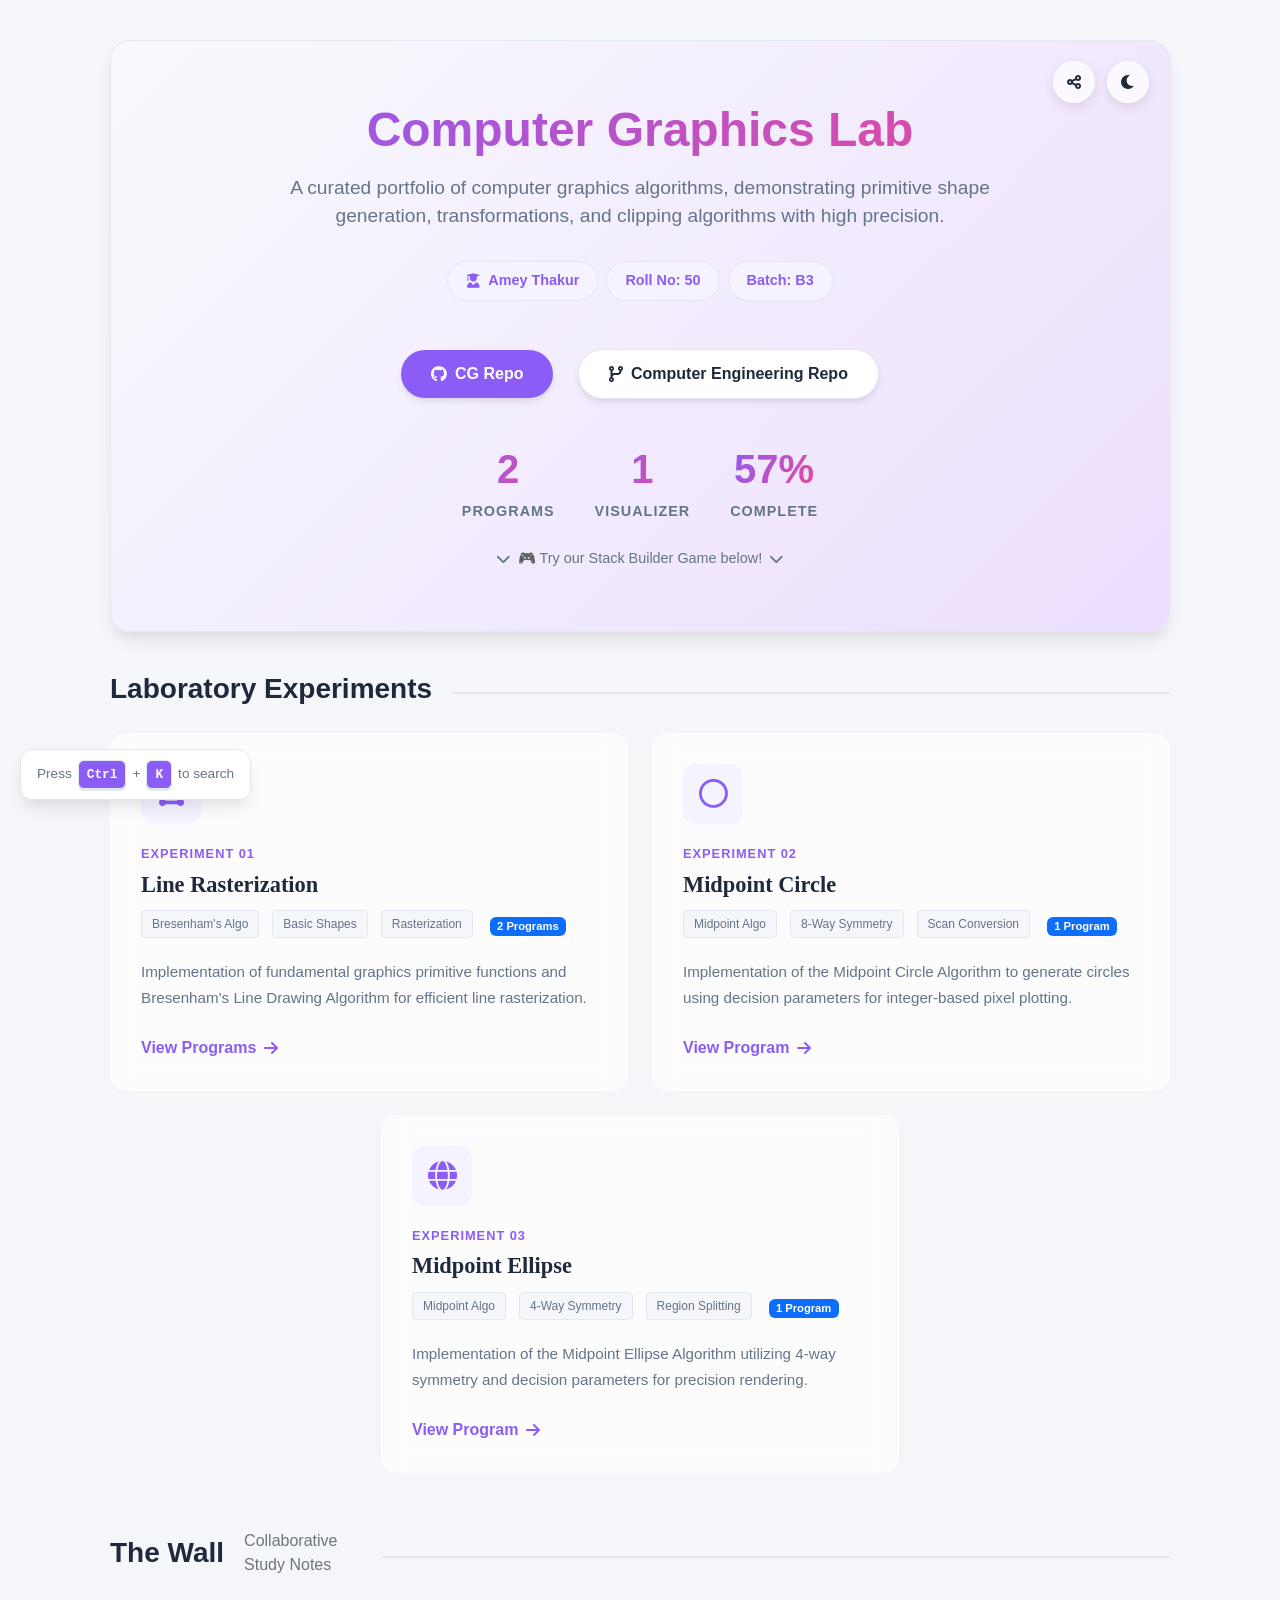
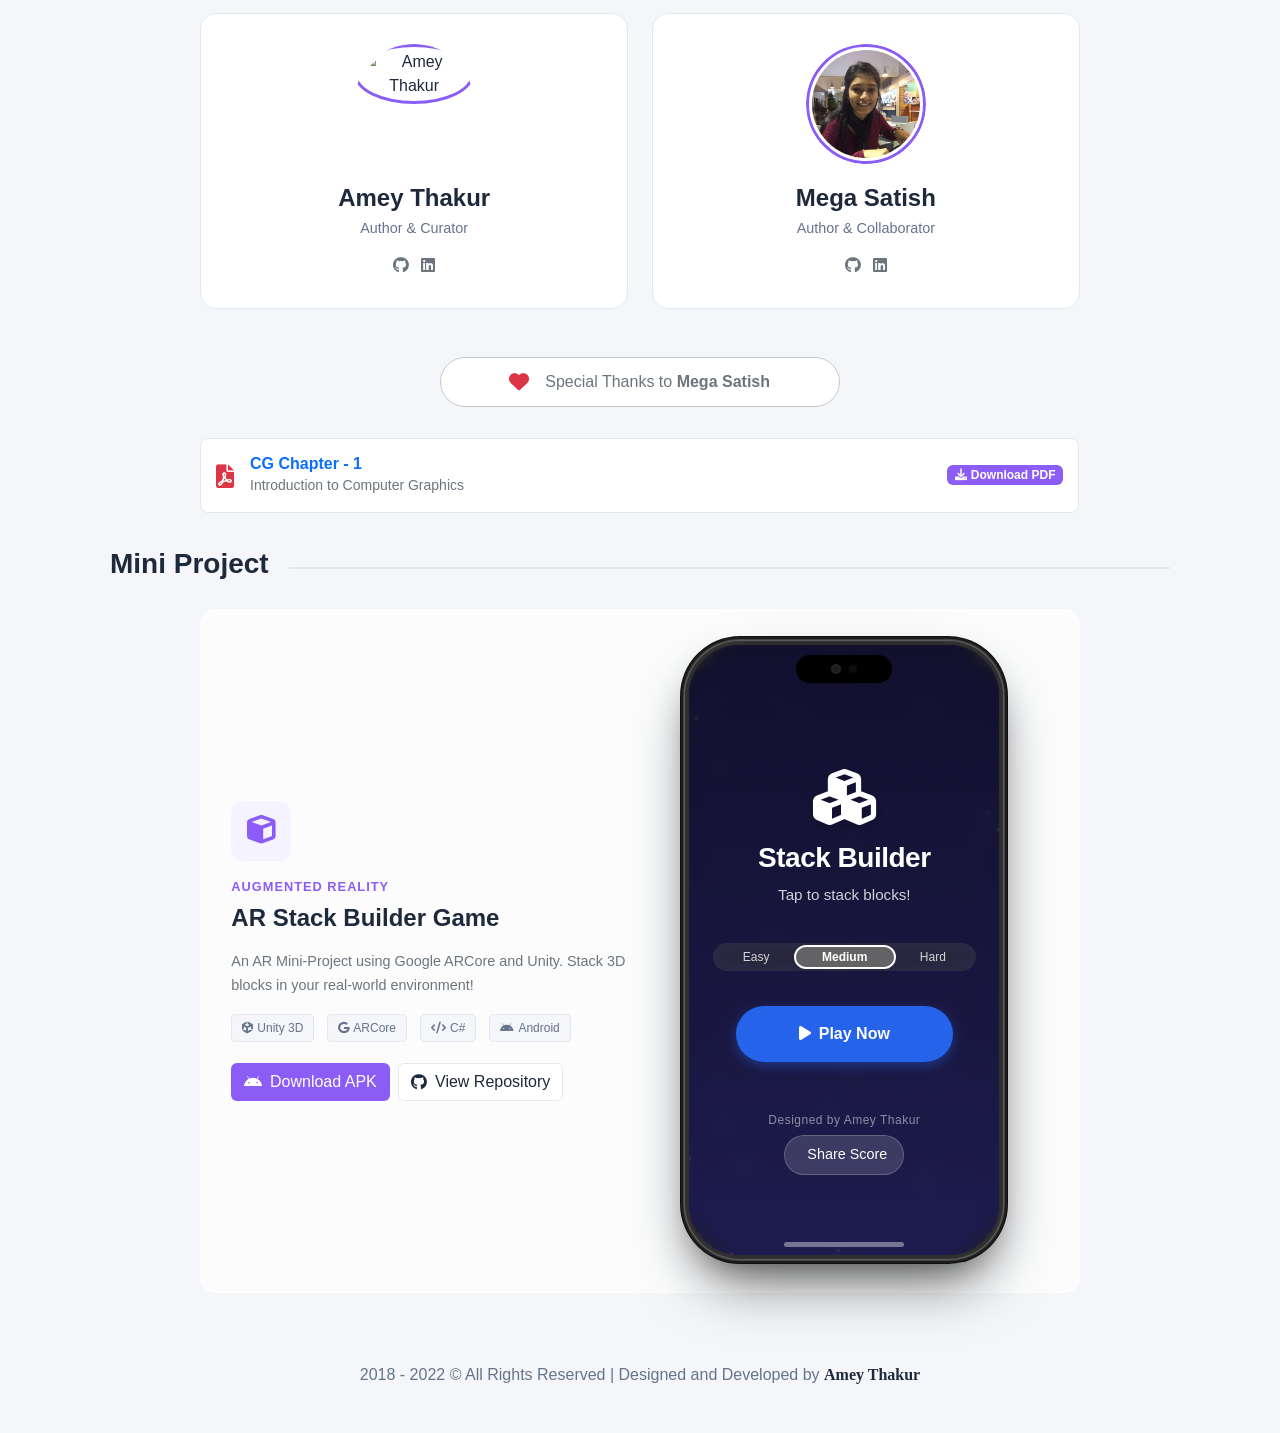
==== commit e7040539: "CG: Update scroll hint to invite users to play Stack Builder Game" ====
--- a/CG/index.html
+++ b/CG/index.html
@@ -219,10 +219,10 @@
 
             <!-- Scroll Hint -->
             <div class="mt-4 text-center" style="animation: fadeInDown 1s ease 0.5s both;">
-                <a href="#interactive-demo"
+                <a href="#mini-project"
                     style="color: var(--text-secondary); text-decoration: none; font-size: 0.9rem; display: inline-flex; align-items: center; gap: 8px; transition: color 0.3s;">
                     <i class="fas fa-chevron-down" style="animation: bounce 2s infinite;"></i>
-                    Scroll down for Interactive Geometric Canvas
+                    🎮 Try our Stack Builder Game below!
                     <i class="fas fa-chevron-down" style="animation: bounce 2s infinite;"></i>
                 </a>
             </div>
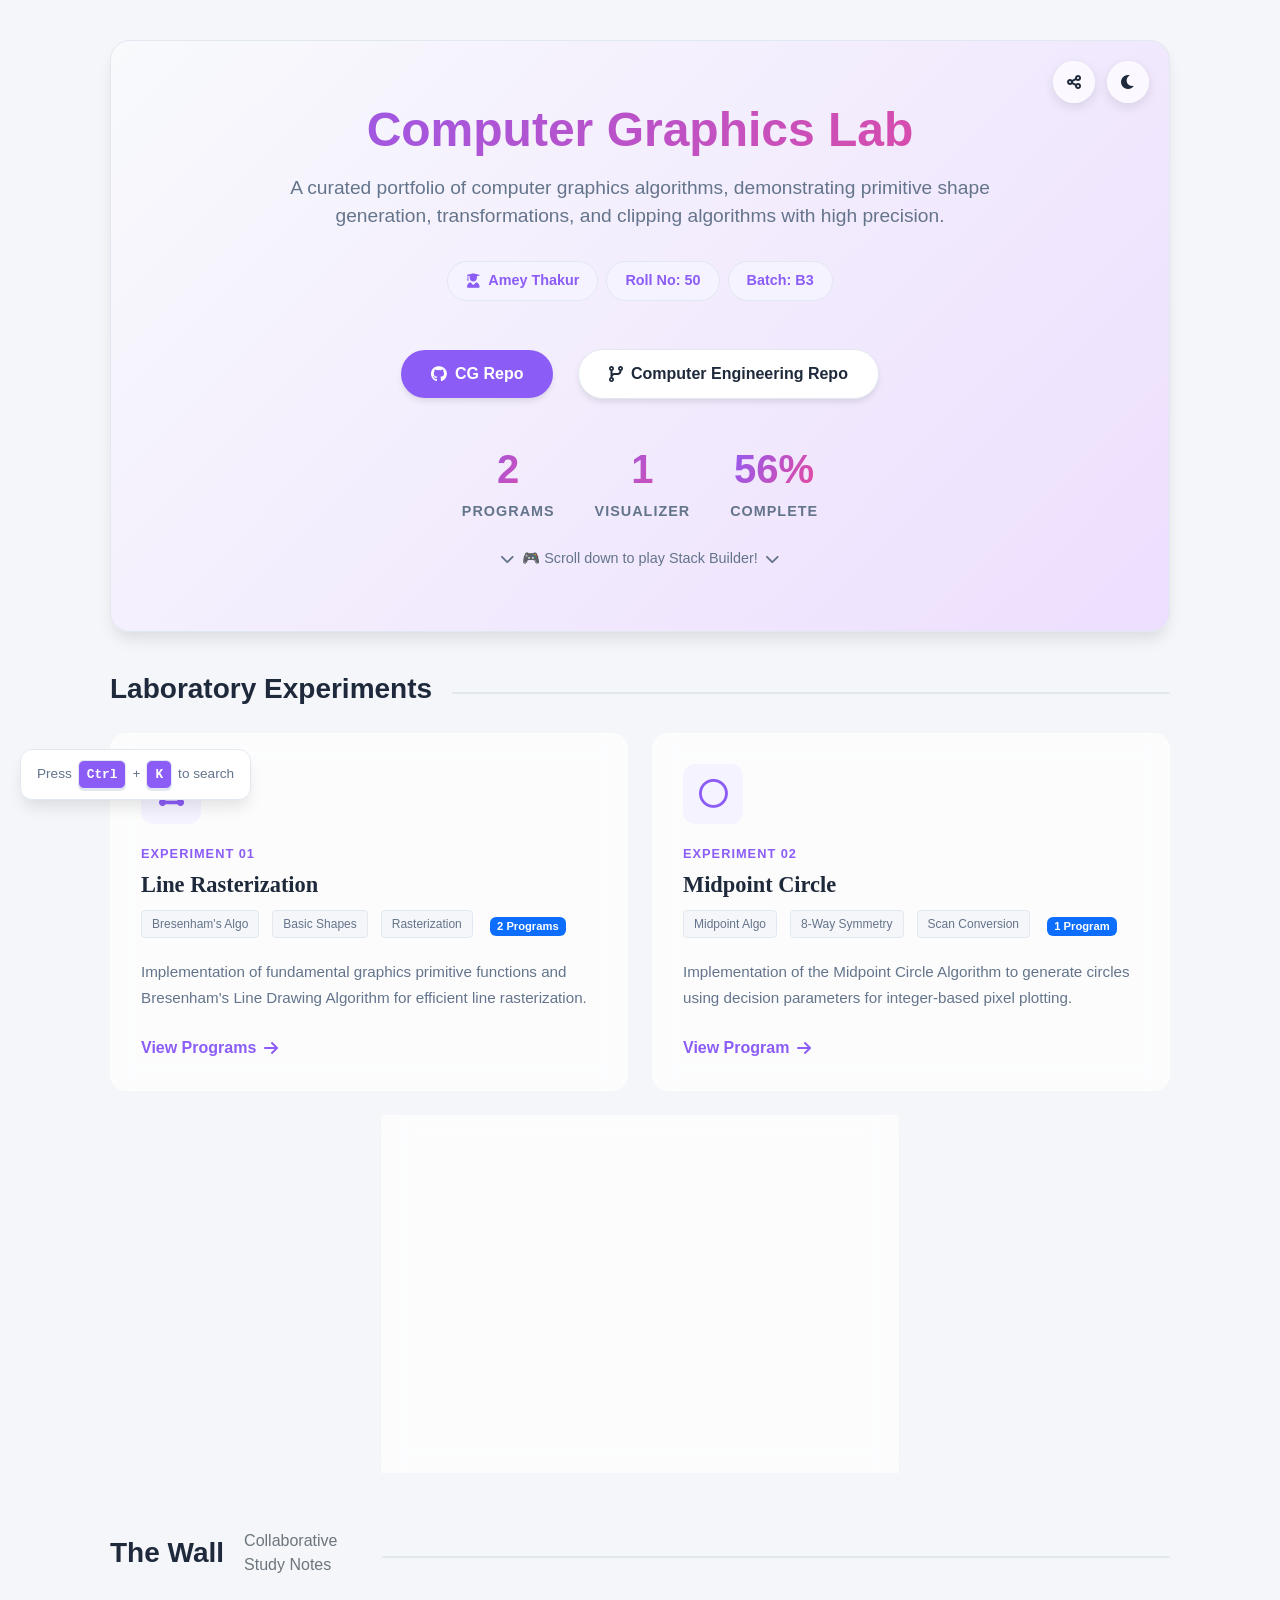
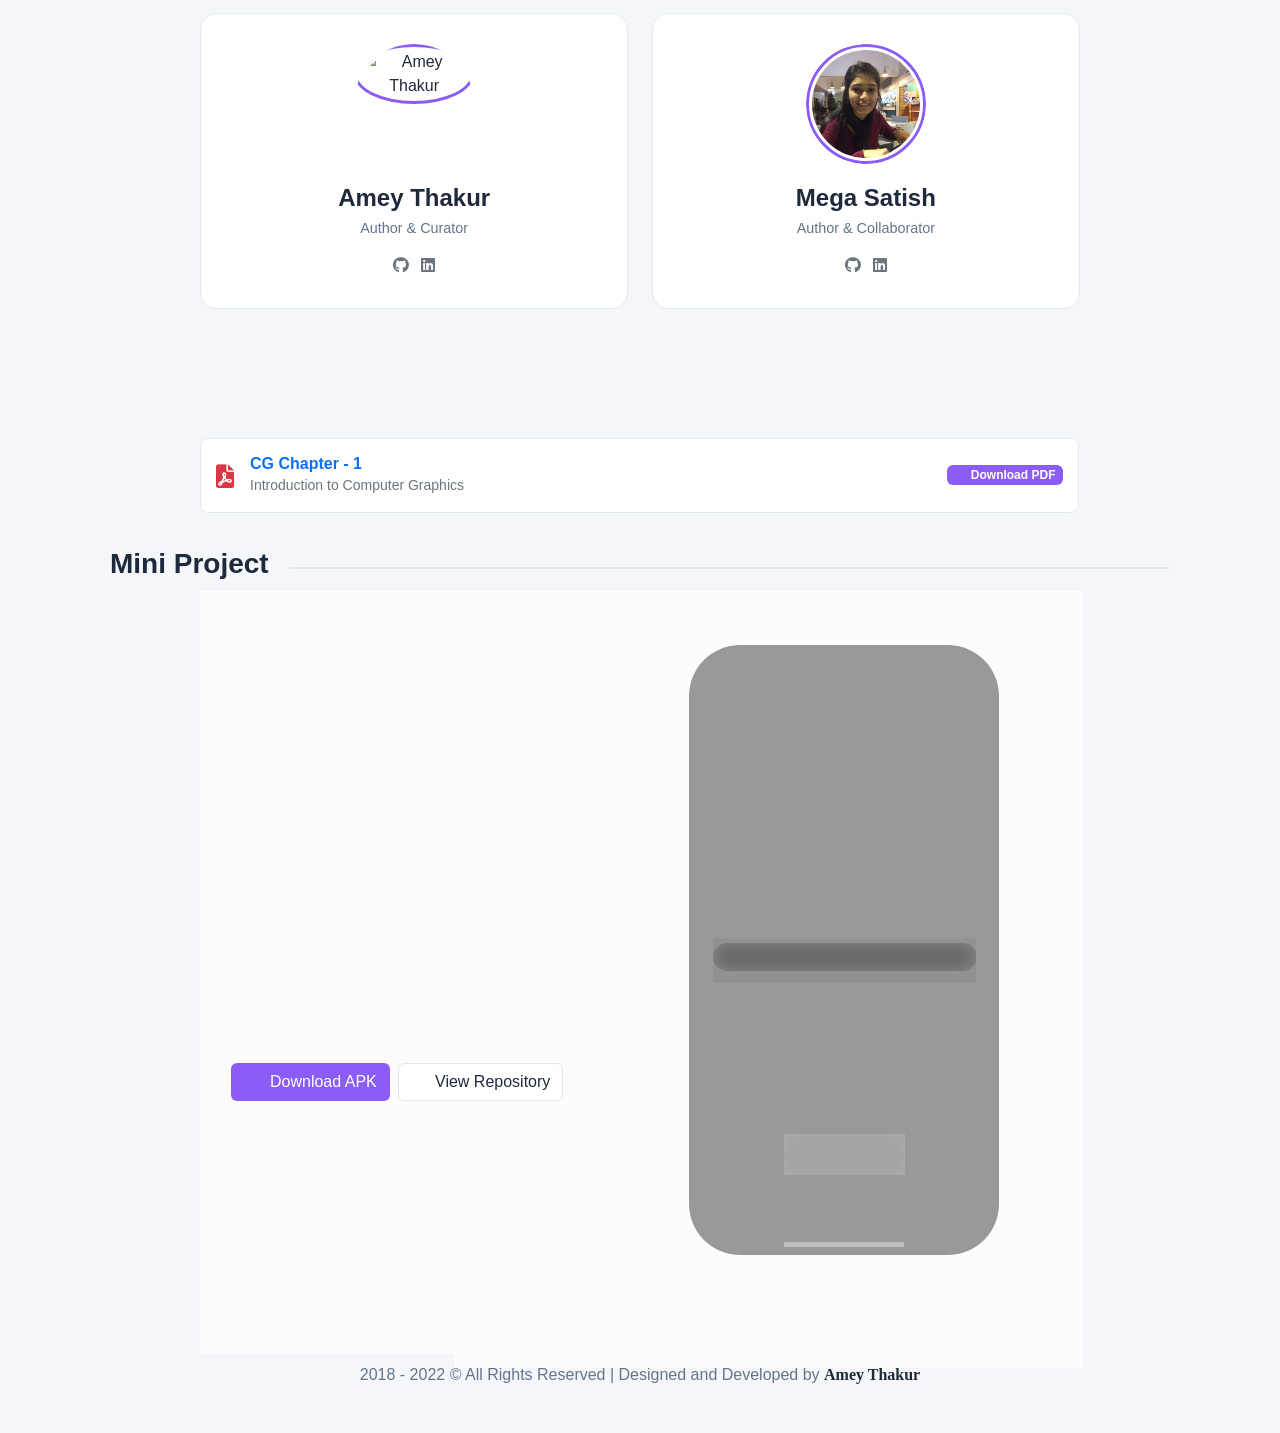
==== commit 2bfeea04: "CG: Update scroll hint text" ====
--- a/CG/index.html
+++ b/CG/index.html
@@ -222,7 +222,7 @@
                 <a href="#mini-project"
                     style="color: var(--text-secondary); text-decoration: none; font-size: 0.9rem; display: inline-flex; align-items: center; gap: 8px; transition: color 0.3s;">
                     <i class="fas fa-chevron-down" style="animation: bounce 2s infinite;"></i>
-                    🎮 Try our Stack Builder Game below!
+                    🎮 Scroll down to play Stack Builder!
                     <i class="fas fa-chevron-down" style="animation: bounce 2s infinite;"></i>
                 </a>
             </div>
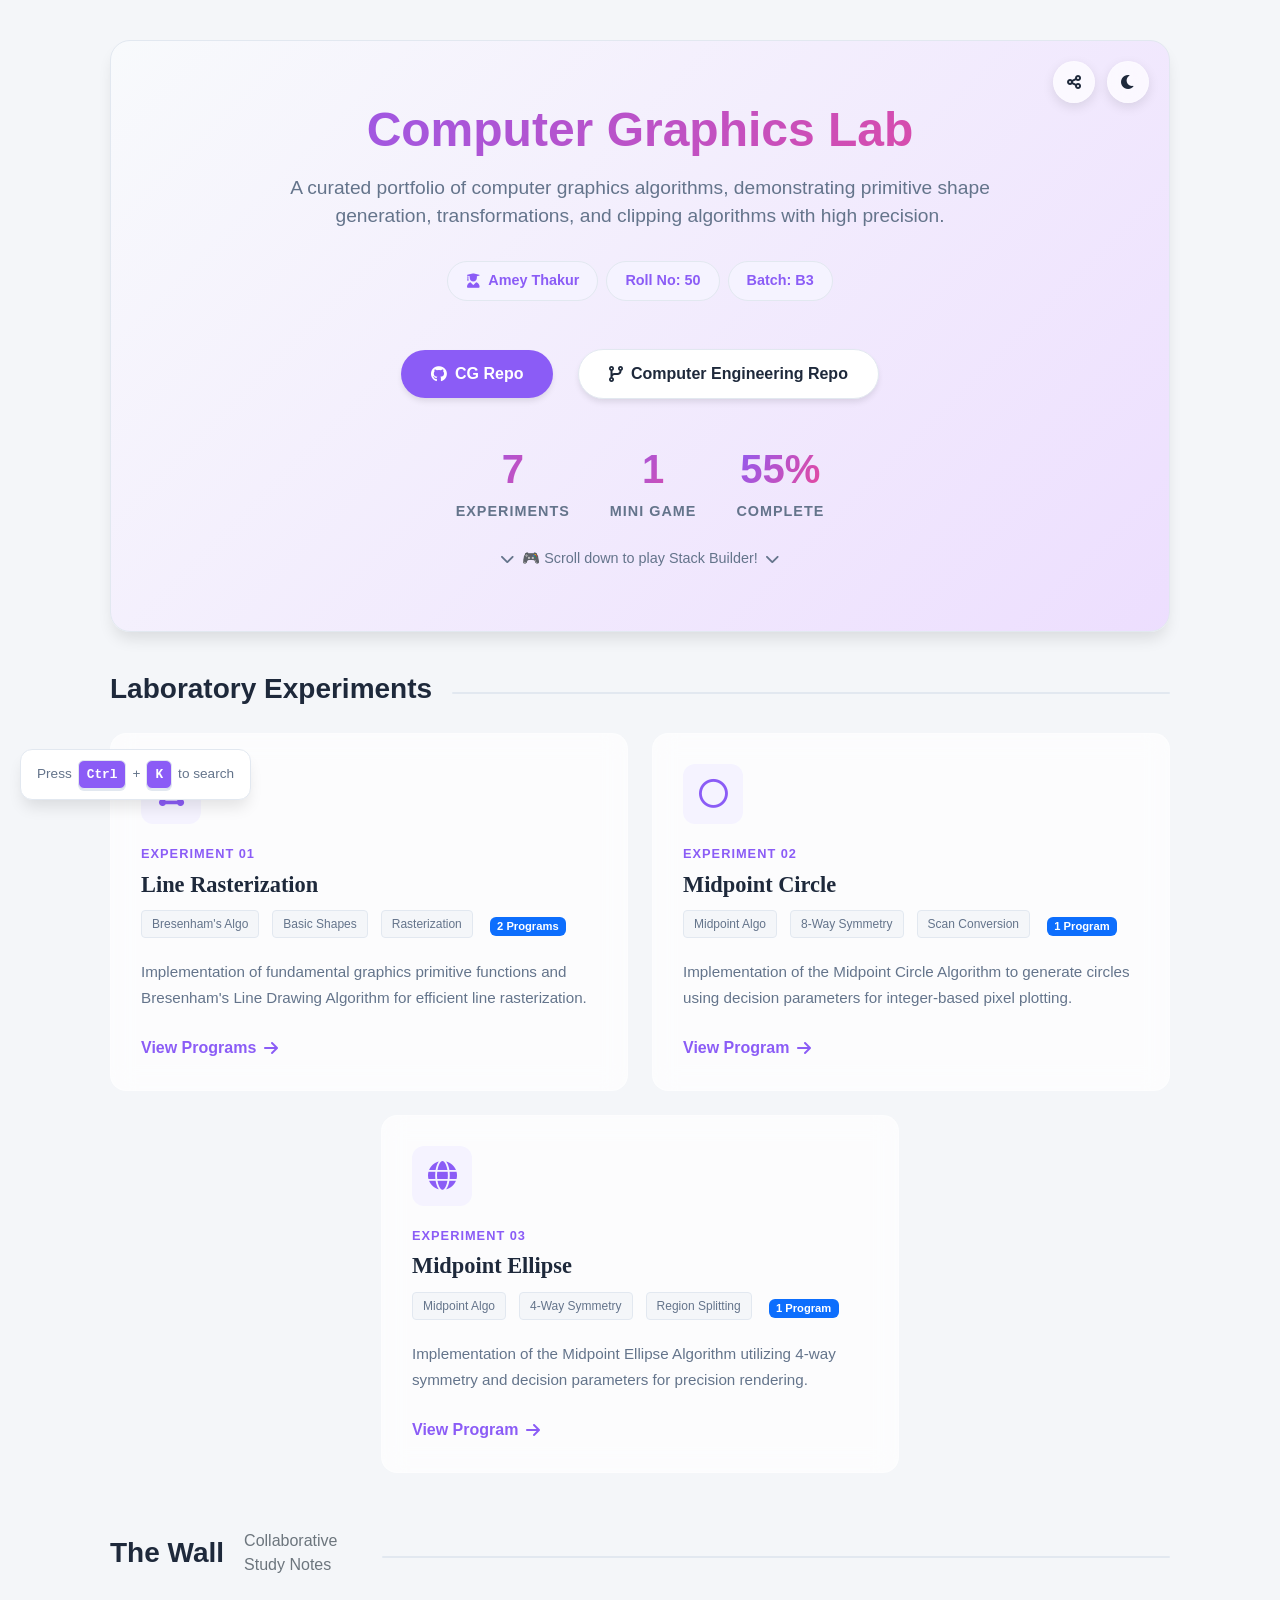
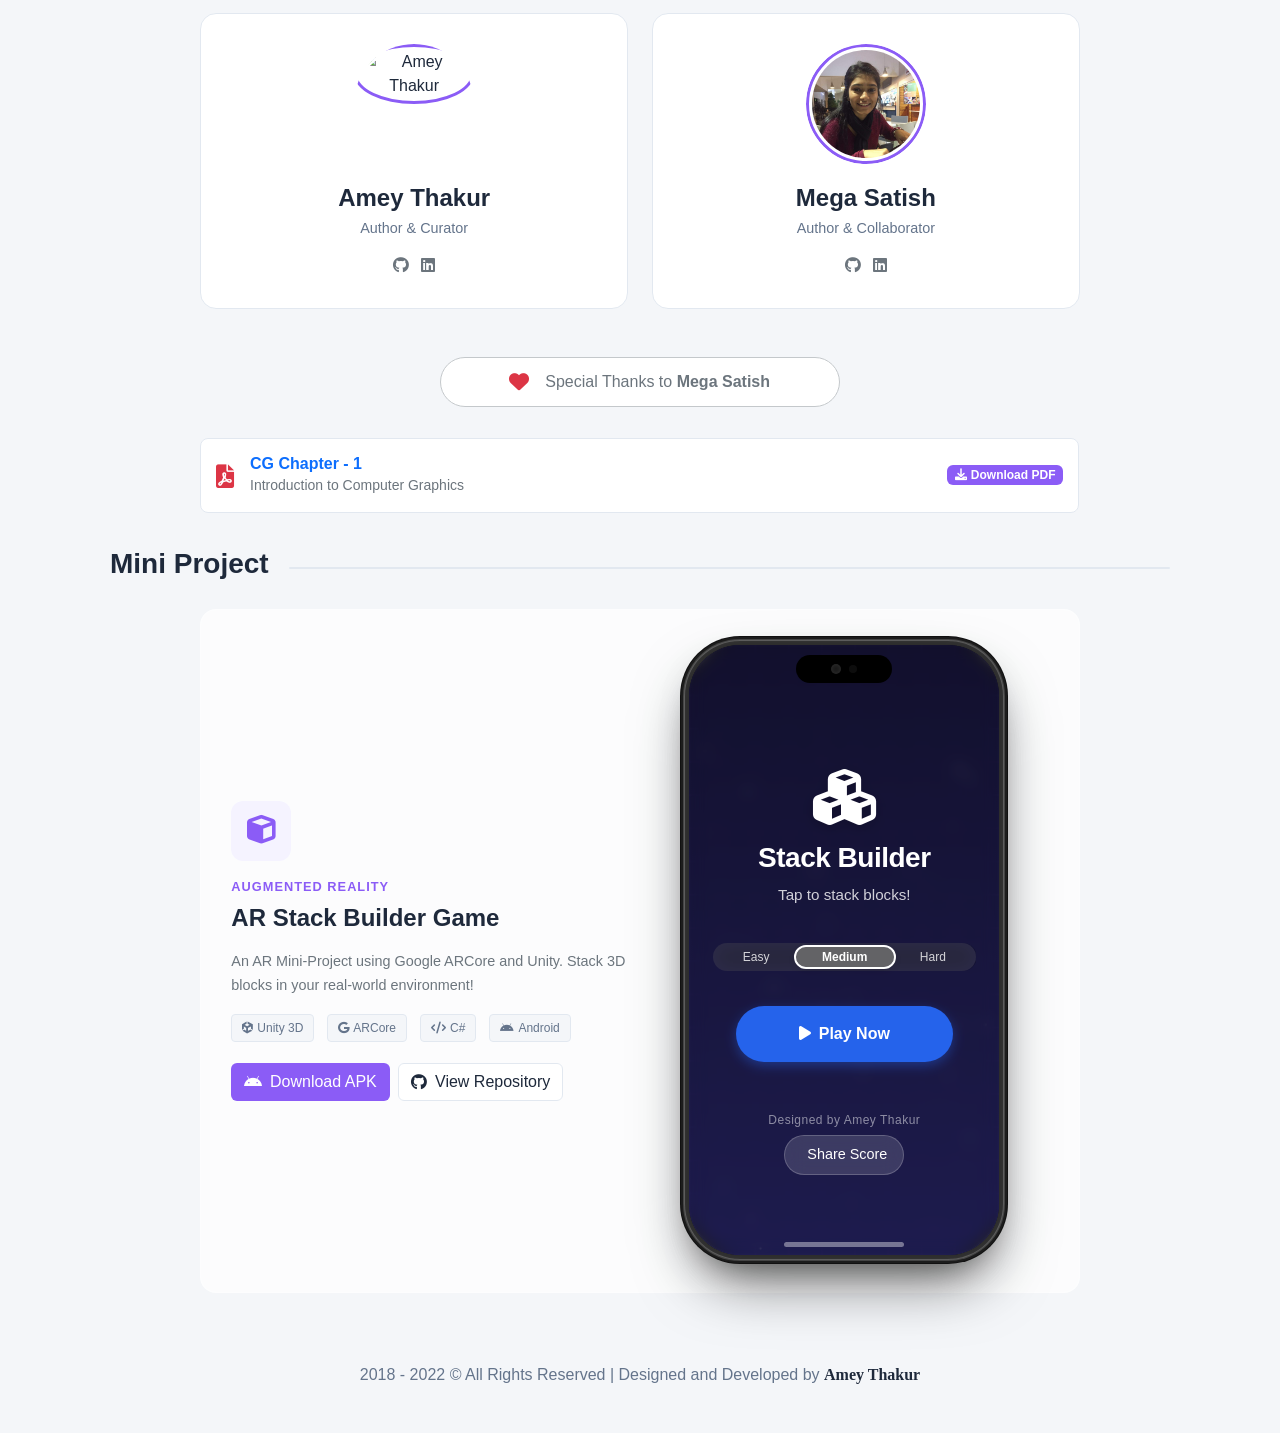
==== commit 3d5a9b1b: "CG: Update stats bar - Experiments (12), Mini Game (1), Complete (100%)" ====
--- a/CG/index.html
+++ b/CG/index.html
@@ -204,12 +204,12 @@
             <!-- Stats Counter -->
             <div class="stats-container">
                 <div class="stat-item">
-                    <span class="stat-number" data-target="3">0</span>
-                    <span class="stat-label">Programs</span>
+                    <span class="stat-number" data-target="12">0</span>
+                    <span class="stat-label">Experiments</span>
                 </div>
                 <div class="stat-item">
                     <span class="stat-number" data-target="1">0</span>
-                    <span class="stat-label">Visualizer</span>
+                    <span class="stat-label">Mini Game</span>
                 </div>
                 <div class="stat-item">
                     <span class="stat-number" data-target="100" data-suffix="%">0%</span>
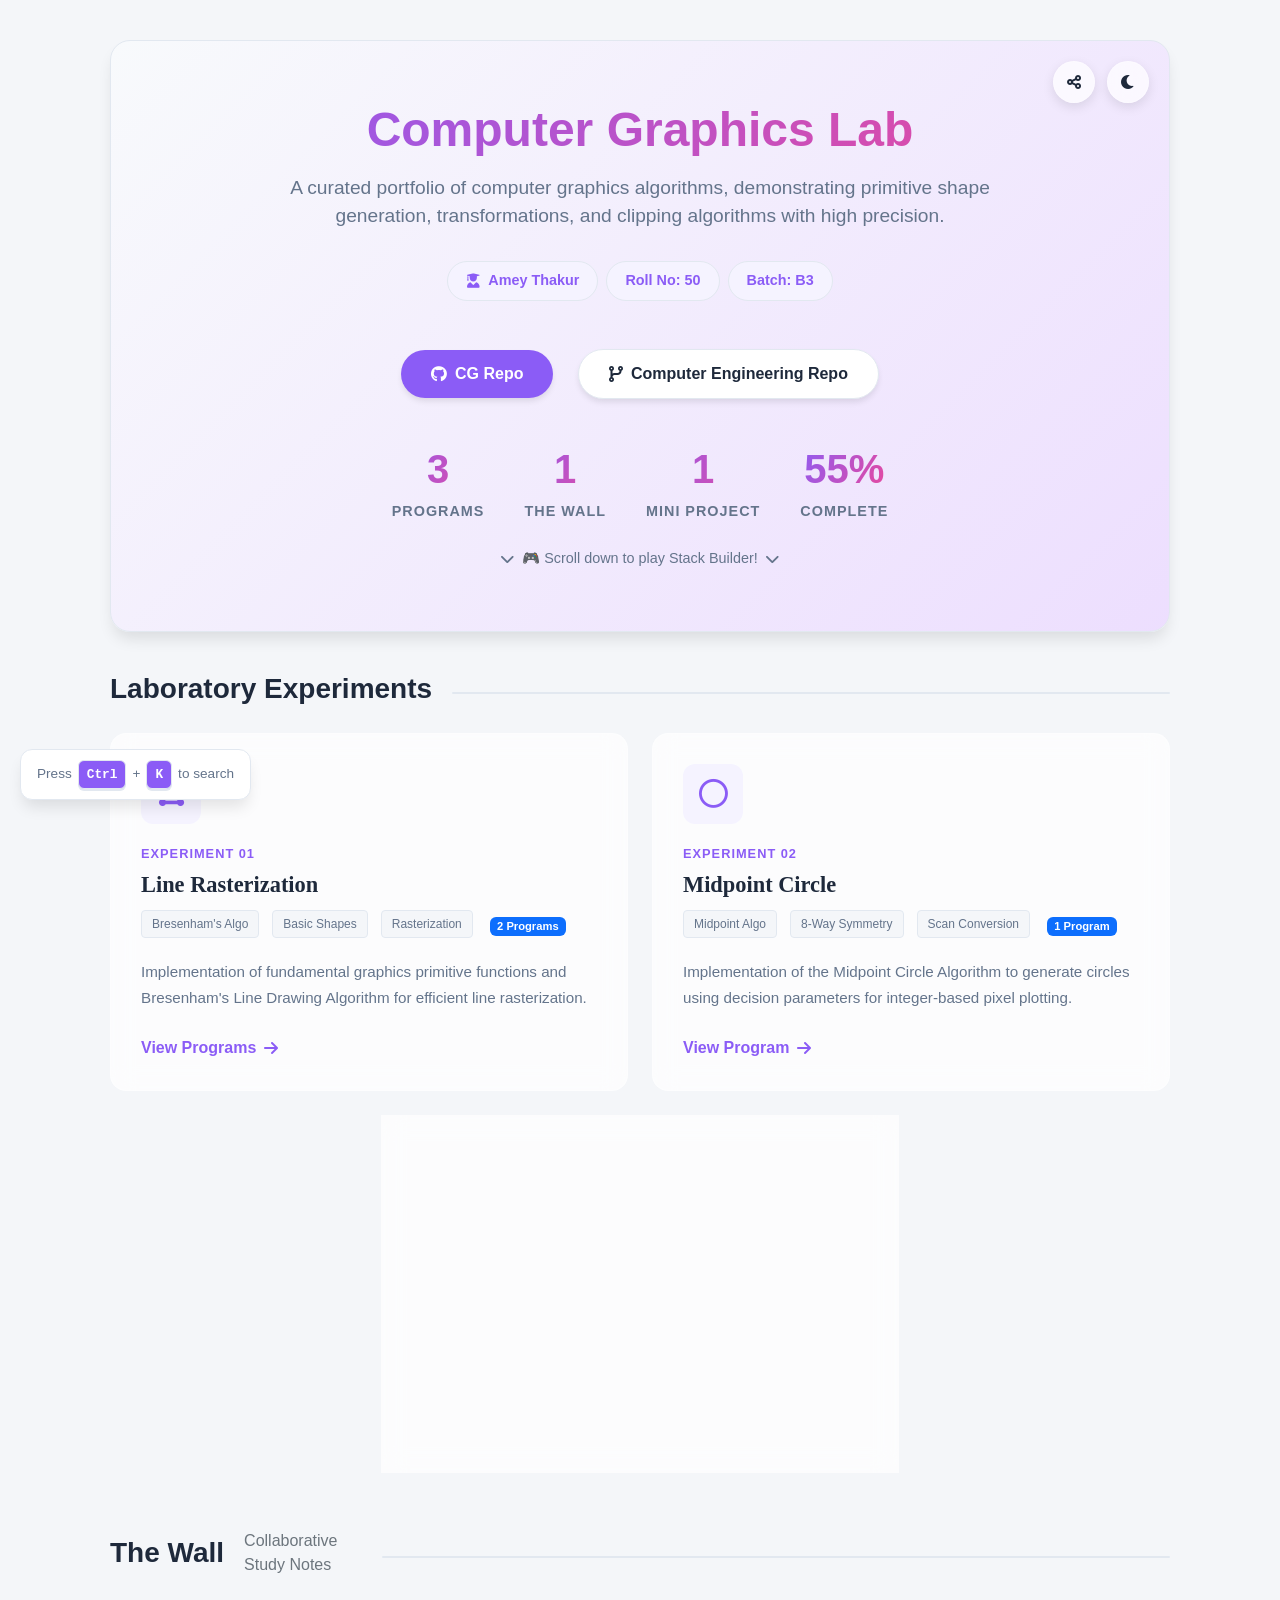
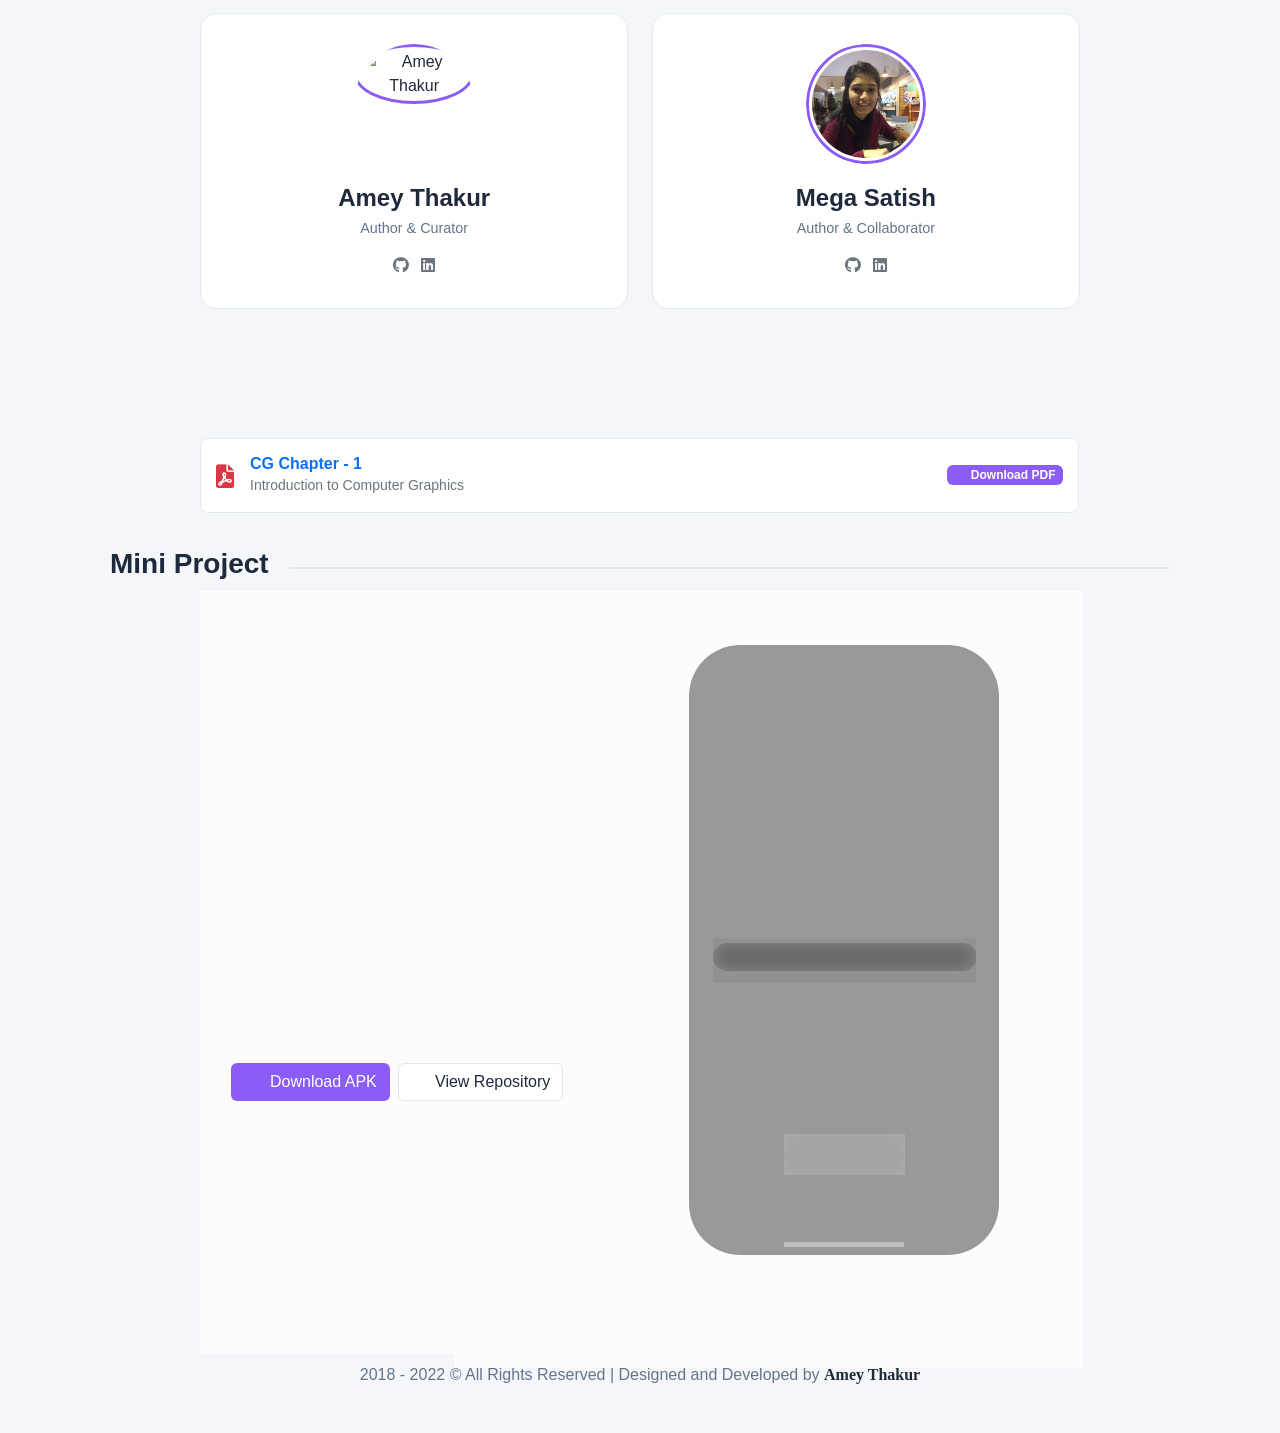
==== commit 7e202b5b: "CG: Update stats bar - 4 Programs, 1 The Wall, 1 Mini Project, 100% Complete" ====
--- a/CG/index.html
+++ b/CG/index.html
@@ -204,12 +204,16 @@
             <!-- Stats Counter -->
             <div class="stats-container">
                 <div class="stat-item">
-                    <span class="stat-number" data-target="12">0</span>
-                    <span class="stat-label">Experiments</span>
+                    <span class="stat-number" data-target="4">0</span>
+                    <span class="stat-label">Programs</span>
                 </div>
                 <div class="stat-item">
                     <span class="stat-number" data-target="1">0</span>
-                    <span class="stat-label">Mini Game</span>
+                    <span class="stat-label">The Wall</span>
+                </div>
+                <div class="stat-item">
+                    <span class="stat-number" data-target="1">0</span>
+                    <span class="stat-label">Mini Project</span>
                 </div>
                 <div class="stat-item">
                     <span class="stat-number" data-target="100" data-suffix="%">0%</span>
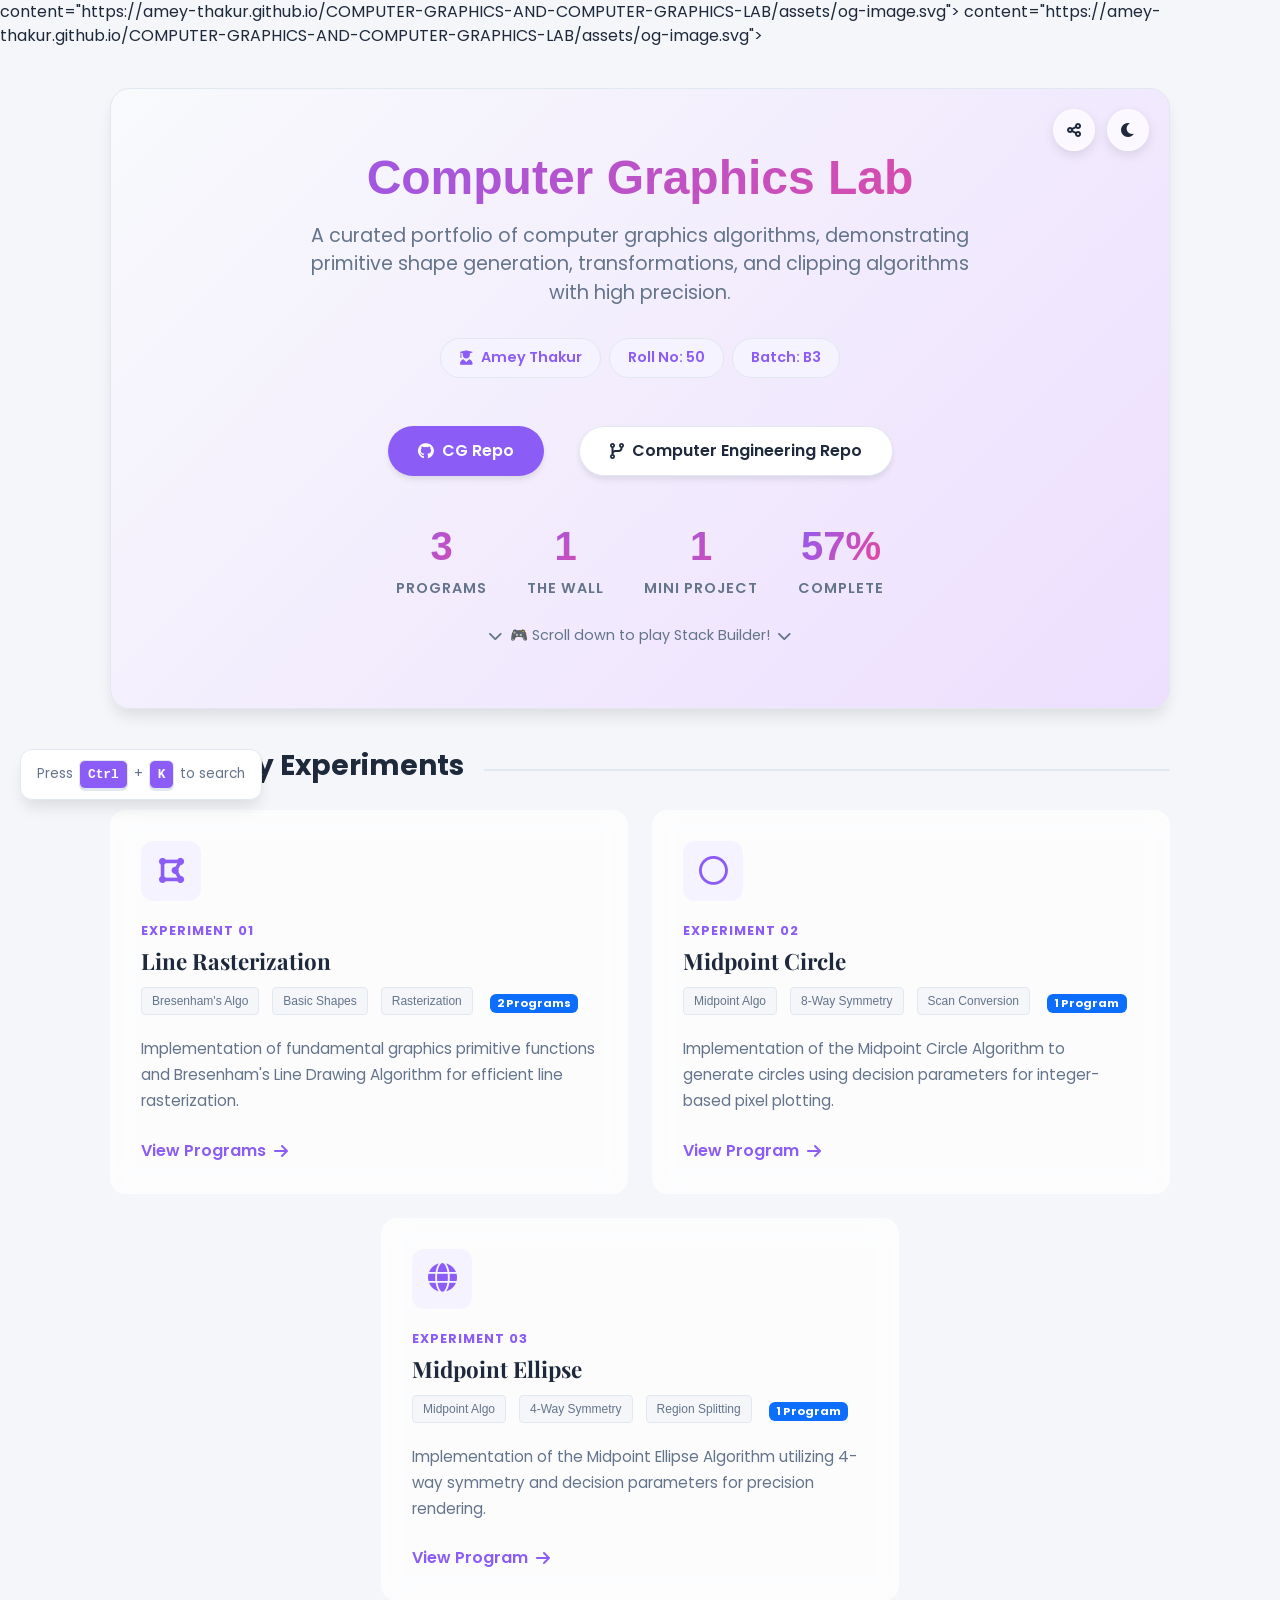
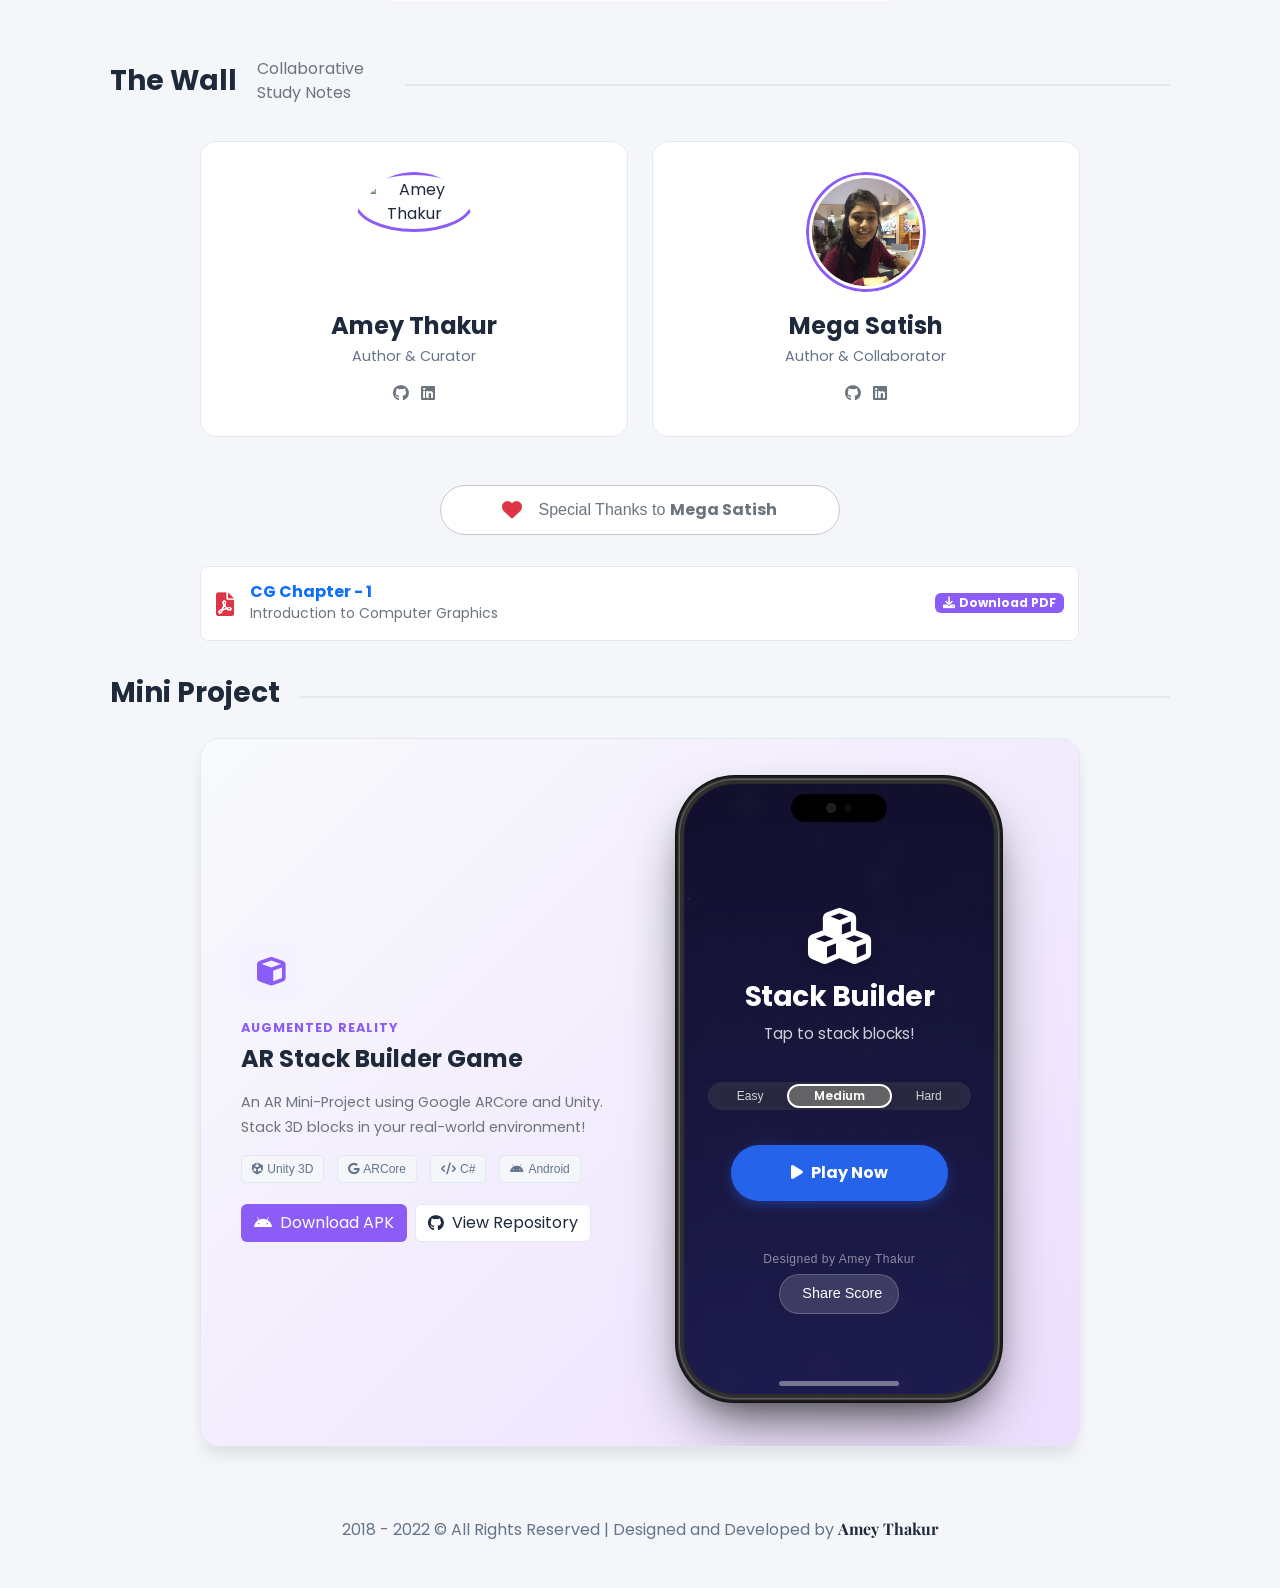
==== commit 1f7e04b1: "CG" ====
--- a/CG/index.html
+++ b/CG/index.html
@@ -38,27 +38,25 @@
     <meta name="author" content="Amey Thakur">
     <meta name="robots" content="index, follow">
     <meta name="language" content="English">
-    <link rel="canonical" href="https://amey-thakur.github.io/COMPUTER-GRAPHICS-AND-COMPUTER-GRAPHICS-LAB/CG/">
+    <link rel="canonical" href="https://amey-thakur.github.io/COMPUTER-GRAPHICS-AND-COMPUTER-GRAPHICS-LAB/">
 
     <!-- Open Graph / Facebook -->
     <meta property="og:type" content="website">
-    <meta property="og:url" content="https://amey-thakur.github.io/COMPUTER-GRAPHICS-AND-COMPUTER-GRAPHICS-LAB/CG/">
+    <meta property="og:url" content="https://amey-thakur.github.io/COMPUTER-GRAPHICS-AND-COMPUTER-GRAPHICS-LAB/">
     <meta property="og:site_name" content="CG Lab Portfolio">
     <meta property="og:locale" content="en_US">
     <meta property="og:title" content="Amey | CG Lab Portfolio">
     <meta property="og:description"
         content="Comprehensive showcase of Computer Graphics experiments including Line Drawing, Circle, and Ellipse Algorithms implemented in C.">
-    <meta property="og:image"
-        content="https://amey-thakur.github.io/COMPUTER-GRAPHICS-AND-COMPUTER-GRAPHICS-LAB/CG/assets/og-image.svg">
+    content="https://amey-thakur.github.io/COMPUTER-GRAPHICS-AND-COMPUTER-GRAPHICS-LAB/assets/og-image.svg">
 
     <!-- Twitter Card -->
     <meta name="twitter:card" content="summary_large_image">
-    <meta name="twitter:url" content="https://amey-thakur.github.io/COMPUTER-GRAPHICS-AND-COMPUTER-GRAPHICS-LAB/CG/">
+    <meta name="twitter:url" content="https://amey-thakur.github.io/COMPUTER-GRAPHICS-AND-COMPUTER-GRAPHICS-LAB/">
     <meta name="twitter:title" content="Amey | CG Lab Portfolio">
     <meta name="twitter:description"
         content="Explore Computer Graphics implementations: Bresenham's Line, Midpoint Circle, and Ellipse Algorithms.">
-    <meta name="twitter:image"
-        content="https://amey-thakur.github.io/COMPUTER-GRAPHICS-AND-COMPUTER-GRAPHICS-LAB/CG/assets/og-image.svg">
+    content="https://amey-thakur.github.io/COMPUTER-GRAPHICS-AND-COMPUTER-GRAPHICS-LAB/assets/og-image.svg">
     <meta name="twitter:creator" content="@AmeyThakur">
 
     <!-- Security Meta Tags -->
@@ -71,7 +69,7 @@
         "@context": "https://schema.org",
         "@type": "WebSite",
         "name": "CG Lab Portfolio",
-        "url": "https://amey-thakur.github.io/COMPUTER-GRAPHICS-AND-COMPUTER-GRAPHICS-LAB/CG/",
+        "url": "https://amey-thakur.github.io/COMPUTER-GRAPHICS-AND-COMPUTER-GRAPHICS-LAB/",
         "description": "Official scholarly portfolio for Computer Graphics Laboratory (CSC403) at University of Mumbai",
         "author": {
             "@type": "Person",
--- a/CG/style.css
+++ b/CG/style.css
@@ -303,6 +303,61 @@
     animation: heartBeat 1.5s infinite;
 }
 
+/* --- Top Controls (Matching AOA) --- */
+.top-controls {
+    position: absolute;
+    top: 20px;
+    right: 20px;
+    z-index: 1000;
+    display: flex;
+    gap: 12px;
+}
+
+.control-btn {
+    background: rgba(255, 255, 255, 0.7);
+    border: 1px solid rgba(255, 255, 255, 0.3);
+    width: 42px;
+    height: 42px;
+    border-radius: 50%;
+    display: flex;
+    align-items: center;
+    justify-content: center;
+    cursor: pointer;
+    color: #1e293b;
+    backdrop-filter: blur(8px);
+    -webkit-backdrop-filter: blur(8px);
+    transition: all 0.3s cubic-bezier(0.4, 0, 0.2, 1);
+    box-shadow: 0 4px 12px rgba(0, 0, 0, 0.1);
+}
+
+[data-theme="dark"] .control-btn {
+    background: rgba(30, 41, 59, 0.6);
+    border: 1px solid rgba(255, 255, 255, 0.1);
+    color: #f8fafc;
+}
+
+.control-btn:hover {
+    transform: translateY(-2px);
+    background: var(--accent-color);
+    color: white !important;
+    border-color: transparent;
+}
+
+.control-btn.success {
+    background: #10b981 !important;
+    color: white !important;
+    border-color: transparent;
+}
+
+/* --- Hero Buttons --- */
+.hero-buttons {
+    display: flex;
+    gap: 15px;
+    justify-content: center;
+    flex-wrap: wrap;
+    margin-top: 20px;
+}
+
 @keyframes softPulse {
     0% {
         transform: scale(1);
@@ -325,9 +380,6 @@
     background: var(--accent-color) !important;
     color: white !important;
     transition: all 0.3s ease;
-}
-
-background: var(--accent-hover) !important;
 }
 
 /* Shake Animation for Game Over */
@@ -651,6 +703,10 @@
     /* Titanium Dark */
     border-radius: 56px;
     /* Outer curve */
+    overflow: hidden;
+    /* Deep Fix: Force hardware clipping and isolation to prevent sub-pixel corner bleeding */
+    isolation: isolate;
+    transform: translateZ(0);
     box-shadow:
         0 0 0 1px #444,
         /* Outer trim */
@@ -679,6 +735,9 @@
     border-radius: 51px;
     /* Inner bezel curve */
     overflow: hidden;
+    /* Webkit hack for perfect radius clipping */
+    -webkit-mask-image: -webkit-radial-gradient(white, black);
+    mask-image: radial-gradient(white, black);
     box-shadow: inset 0 0 0 2px rgba(255, 255, 255, 0.05);
 }
 
@@ -689,6 +748,16 @@
     border-radius: 48px;
     overflow: hidden;
     background: #000;
+}
+
+/* Force all full-screen game overlays to respect container radius */
+#stack-overlay,
+#game-over-overlay,
+#tutorial-overlay,
+#share-card-template {
+    border-radius: 48px !important;
+    /* Explicitly match screen-content */
+    overflow: hidden !important;
 }
 
 /* Dynamic Island */
@@ -1946,4 +2015,200 @@
     .kbd-hint {
         display: none;
     }
+}
+
+/* =========================================
+   MOBILE RESPONSIVENESS (Matching AOA)
+   ========================================= */
+
+/* Tablet and Mobile - 768px and below */
+@media (max-width: 768px) {
+    .hero h1 {
+        font-size: 2.2rem;
+        margin-top: 40px;
+    }
+
+    .hero p {
+        font-size: 0.95rem;
+        padding: 0 10px;
+    }
+
+    /* Smaller Control Buttons */
+    .control-btn,
+    #theme-toggle,
+    #install-btn,
+    #share-toggle {
+        width: 38px !important;
+        height: 38px !important;
+        font-size: 0.9rem;
+    }
+
+    /* Stats Container - Better Mobile Layout */
+    .stats-container {
+        flex-wrap: wrap;
+        gap: 15px;
+    }
+
+    .stat-item {
+        min-width: 70px;
+    }
+
+    .stat-number {
+        font-size: 1.8rem;
+    }
+
+    .stat-label {
+        font-size: 0.7rem;
+    }
+
+    /* Cards - Full Width on Mobile */
+    .card-custom {
+        margin-bottom: 15px;
+    }
+}
+
+/* Small Mobile - 576px and below */
+@media (max-width: 576px) {
+
+    /* Share Modal Footer - Stack Buttons Vertically */
+    .share-modal-footer {
+        flex-direction: column;
+    }
+
+    .share-modal-footer .btn {
+        width: 100%;
+    }
+
+    /* Hero Adjustments */
+    .hero {
+        padding: 30px 15px;
+    }
+
+    .hero h1 {
+        font-size: 1.8rem;
+    }
+
+    .hero-buttons {
+        flex-direction: column;
+        gap: 10px;
+    }
+
+    .hero-buttons .btn {
+        width: 100%;
+    }
+
+    /* Section Titles */
+    .section-title h3 {
+        font-size: 1.5rem;
+    }
+
+    /* Info Badges - Keep on Same Line */
+    .info-badges .badge-pill {
+        font-size: 0.65rem;
+        padding: 4px 8px;
+    }
+
+    .info-badges .d-flex {
+        flex-wrap: nowrap !important;
+        gap: 4px !important;
+    }
+
+    /* AR Project Section - Better Spacing */
+    #stack-game-wrapper,
+    .phone-frame-container {
+        margin-top: 20px;
+    }
+}
+
+/* Extra Small Mobile - 480px and below */
+@media (max-width: 480px) {
+
+    /* Center Top Controls on Very Small Screens */
+    .top-controls,
+    header .d-flex.gap-2 {
+        position: relative !important;
+        top: 0 !important;
+        right: 0 !important;
+        justify-content: center !important;
+        margin-bottom: 15px;
+        width: 100%;
+    }
+
+    /* Hero Compact */
+    .hero {
+        padding: 25px 10px;
+    }
+
+    .hero h1 {
+        font-size: 1.6rem;
+        margin-top: 10px;
+    }
+
+    .hero p {
+        font-size: 0.85rem;
+    }
+
+    /* Share Toggle - Center Beautifully */
+    #share-toggle,
+    #install-btn {
+        margin: 0 auto;
+    }
+
+    /* Stats - 2 Per Row Layout */
+    .stats-container {
+        flex-wrap: wrap;
+        justify-content: center;
+        gap: 15px;
+    }
+
+    .stat-item {
+        text-align: center;
+        flex: 0 0 45%;
+    }
+
+    /* Command Palette - Full Width */
+    .cmd-modal {
+        width: 95%;
+        max-width: none;
+        margin: 0 10px;
+    }
+
+    /* Game Over Overlay - Adjusted for Mobile */
+    #game-over-overlay>div {
+        width: 95% !important;
+        padding: 20px !important;
+    }
+}
+
+/* Game Screen Mobile Optimization */
+@media (max-width: 400px) {
+    #stack-game-wrapper {
+        max-width: 280px;
+    }
+
+    #game-over-overlay h1 {
+        font-size: 2.5rem !important;
+    }
+
+    #game-over-overlay h2 {
+        font-size: 1.5rem !important;
+    }
+}
+
+/* --- Mini Project Custom Refinements --- */
+.mini-project-card {
+    padding: 40px !important;
+    background: linear-gradient(-45deg, #ffffff, #f3e8ff, #e9d5ff, #f8fafc);
+    background-size: 400% 400%;
+    animation: gradientBG 15s ease infinite;
+    border-radius: 20px !important;
+    border: 1px solid var(--border-color);
+    box-shadow: var(--shadow-md);
+    position: relative;
+    overflow: hidden;
+}
+
+[data-theme="dark"] .mini-project-card {
+    background: linear-gradient(-45deg, #0f172a, #1e293b, #2e1065, #0f172a);
+    background-size: 400% 400%;
 }
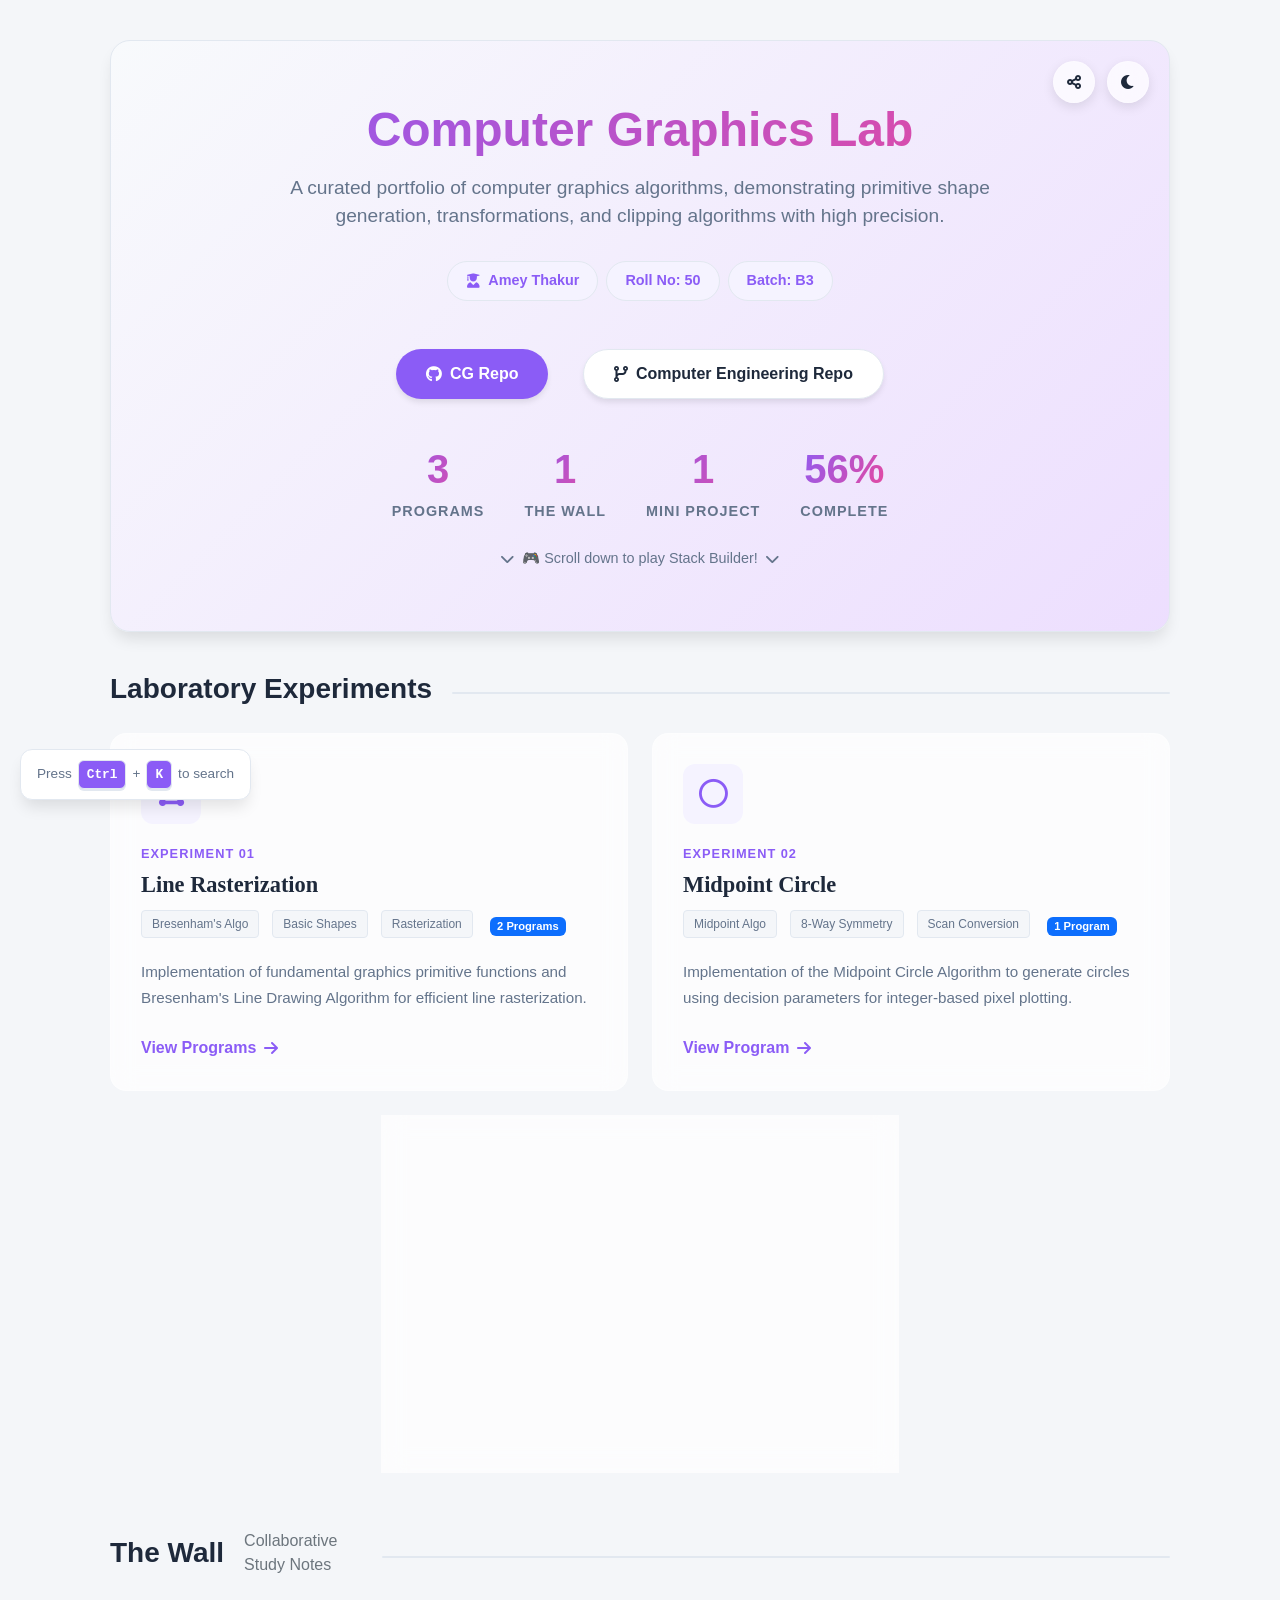
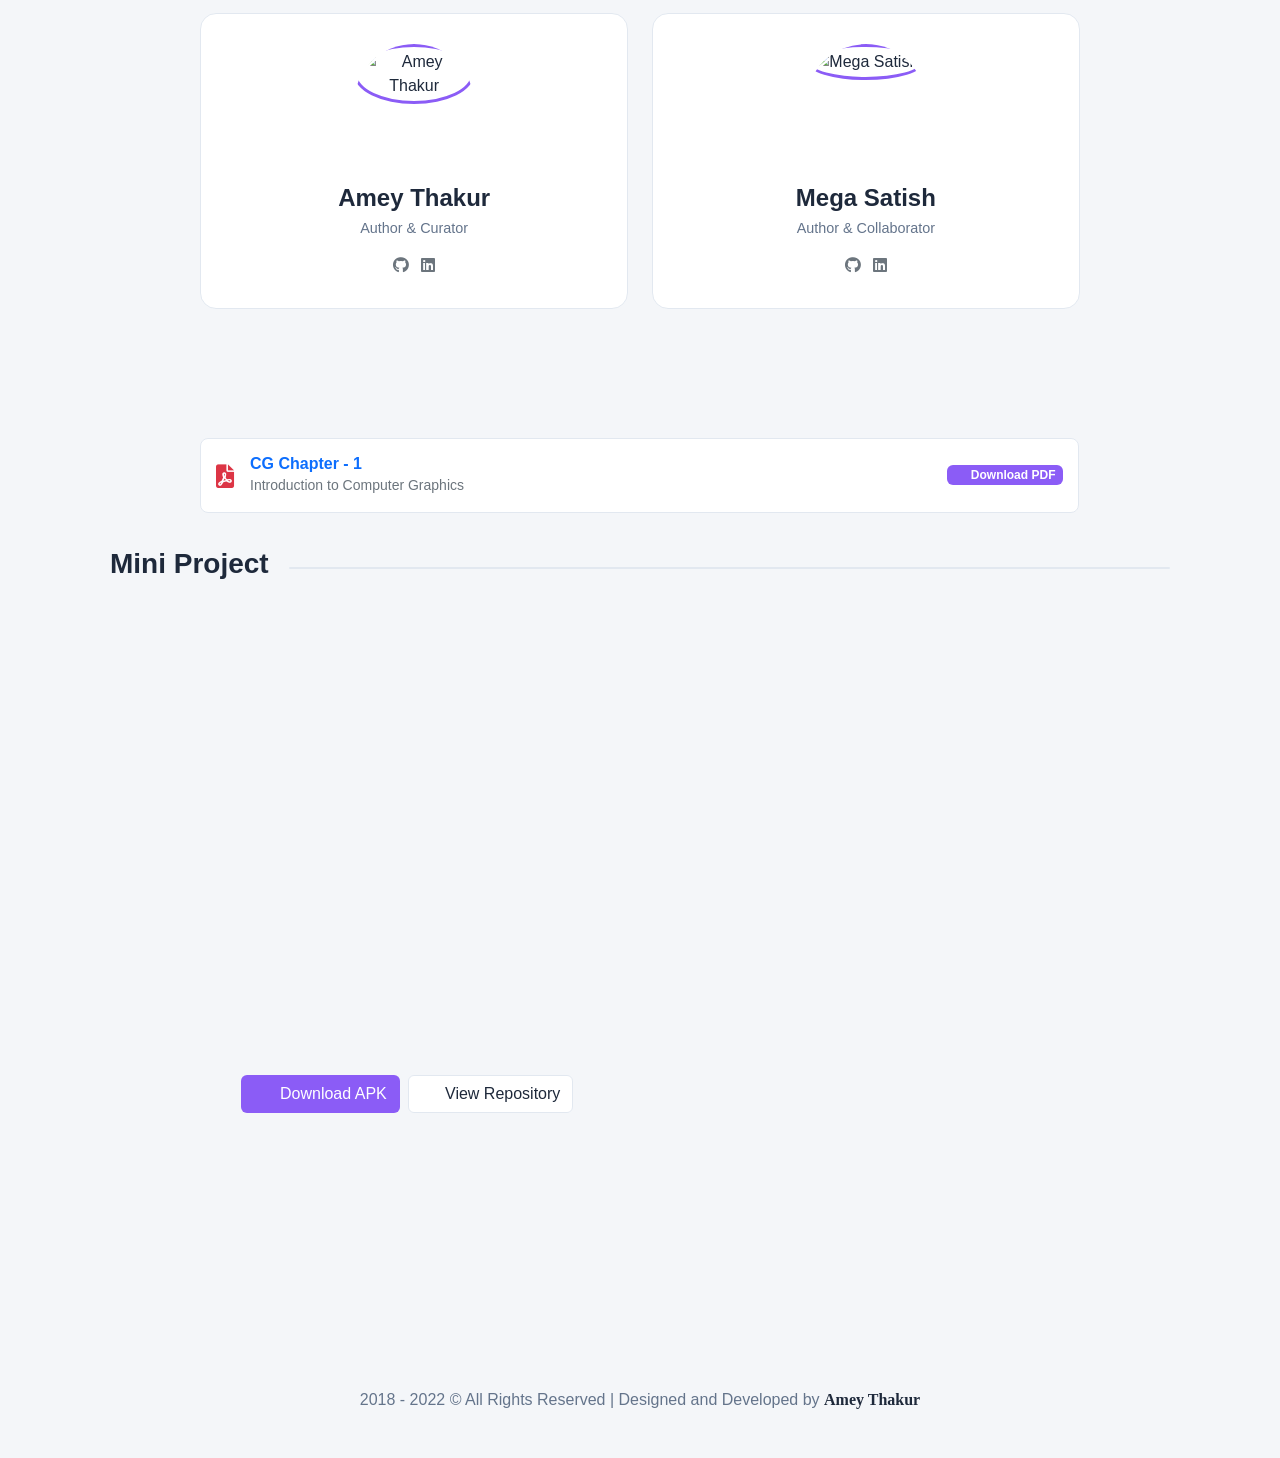
==== commit 4c71f3be: "CG" ====
--- a/CG/index.html
+++ b/CG/index.html
@@ -48,7 +48,7 @@
     <meta property="og:title" content="Amey | CG Lab Portfolio">
     <meta property="og:description"
         content="Comprehensive showcase of Computer Graphics experiments including Line Drawing, Circle, and Ellipse Algorithms implemented in C.">
-    content="https://amey-thakur.github.io/COMPUTER-GRAPHICS-AND-COMPUTER-GRAPHICS-LAB/assets/og-image.svg">
+    <meta property="og:image" content="assets/og-image.svg">
 
     <!-- Twitter Card -->
     <meta name="twitter:card" content="summary_large_image">
@@ -56,7 +56,7 @@
     <meta name="twitter:title" content="Amey | CG Lab Portfolio">
     <meta name="twitter:description"
         content="Explore Computer Graphics implementations: Bresenham's Line, Midpoint Circle, and Ellipse Algorithms.">
-    content="https://amey-thakur.github.io/COMPUTER-GRAPHICS-AND-COMPUTER-GRAPHICS-LAB/assets/og-image.svg">
+    <meta name="twitter:image" content="assets/og-image.svg">
     <meta name="twitter:creator" content="@AmeyThakur">
 
     <!-- Security Meta Tags -->
@@ -341,7 +341,8 @@
                 <div class="col-md-5 mb-4 reveal-right">
                     <div class="profile-card">
                         <div class="profile-img-wrapper">
-                            <img src="assets/Mega_Satish.png" alt="Mega Satish" class="profile-img">
+                            <img src="https://raw.githubusercontent.com/Amey-Thakur/COMPUTER-GRAPHICS-AND-COMPUTER-GRAPHICS-LAB/main/THE%20WALL/Mega_Satish.png"
+                                alt="Mega Satish" class="profile-img">
                         </div>
                         <h4 class="profile-name">Mega Satish</h4>
                         <p class="profile-role">Author & Collaborator</p>
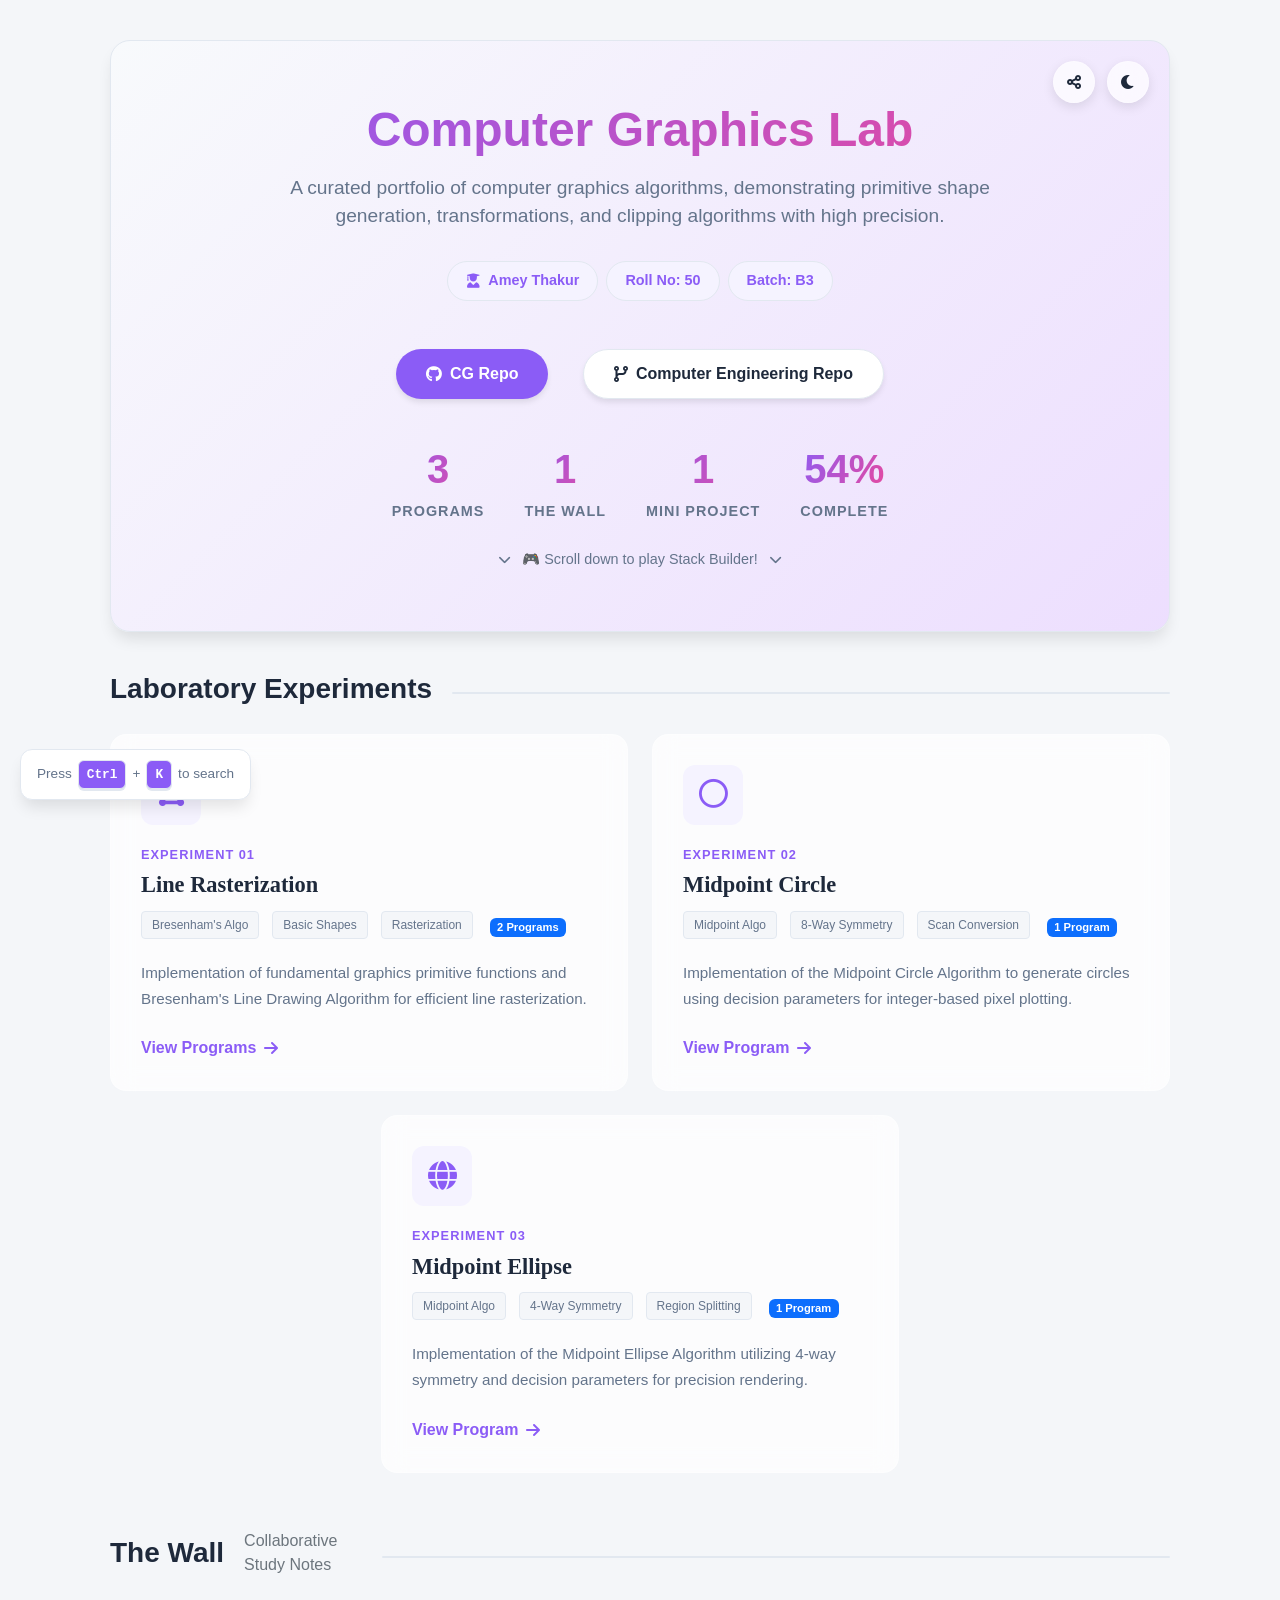
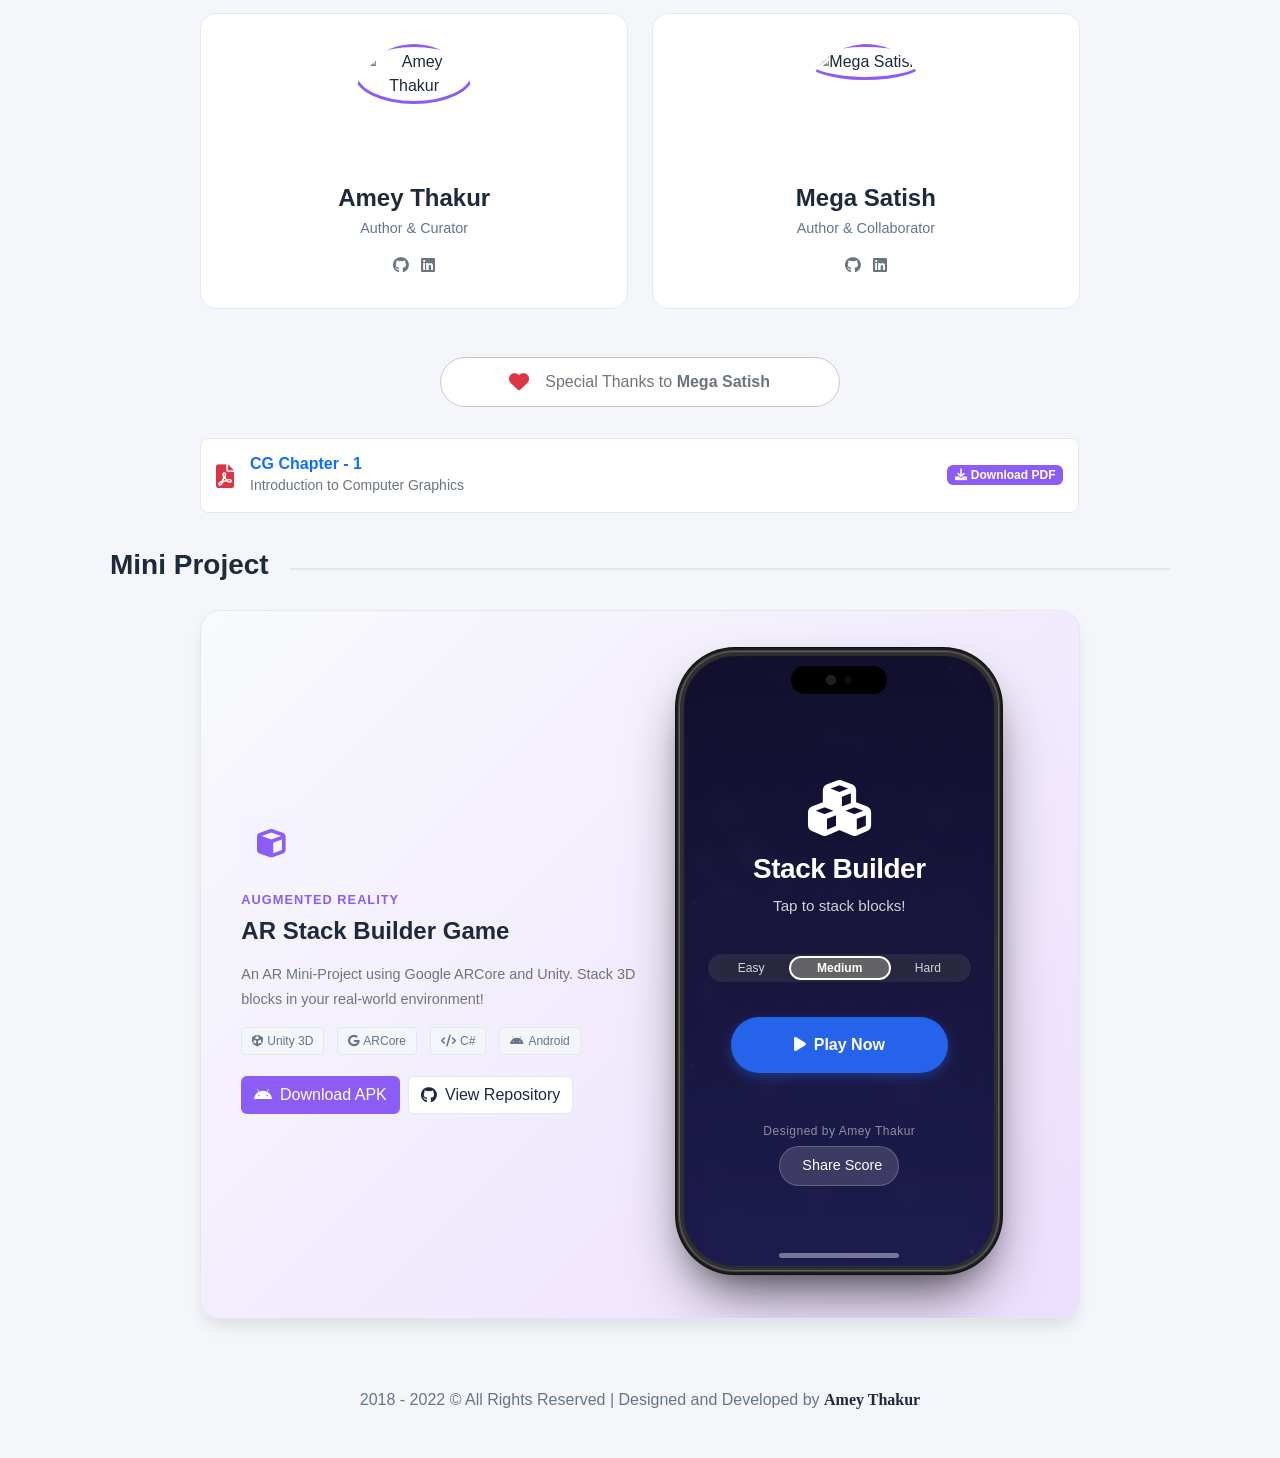
==== commit 96de445d: "CG" ====
--- a/CG/index.html
+++ b/CG/index.html
@@ -221,11 +221,10 @@
 
             <!-- Scroll Hint -->
             <div class="mt-4 text-center" style="animation: fadeInDown 1s ease 0.5s both;">
-                <a href="#mini-project"
-                    style="color: var(--text-secondary); text-decoration: none; font-size: 0.9rem; display: inline-flex; align-items: center; gap: 8px; transition: color 0.3s;">
-                    <i class="fas fa-chevron-down" style="animation: bounce 2s infinite;"></i>
+                <a href="#mini-project" class="scroll-link">
+                    <i class="fas fa-chevron-down"></i>
                     🎮 Scroll down to play Stack Builder!
-                    <i class="fas fa-chevron-down" style="animation: bounce 2s infinite;"></i>
+                    <i class="fas fa-chevron-down"></i>
                 </a>
             </div>
         </header>
--- a/CG/style.css
+++ b/CG/style.css
@@ -2211,4 +2211,30 @@
 [data-theme="dark"] .mini-project-card {
     background: linear-gradient(-45deg, #0f172a, #1e293b, #2e1065, #0f172a);
     background-size: 400% 400%;
-}+}
+/* 
+ * =========================================
+ *   SCROLL HINT HOVER EFFECT
+ * =========================================
+ */
+.scroll-link {
+    color: var(--text-secondary) !important;
+    text-decoration: none;
+    font-size: 0.9rem;
+    font-weight: 500;
+    display: inline-flex;
+    align-items: center;
+    gap: 12px;
+    transition: all 0.3s ease;
+    white-space: nowrap;
+}
+
+.scroll-link:hover {
+    color: var(--accent-color) !important;
+    letter-spacing: 0.5px;
+}
+
+.scroll-link .fa-chevron-down {
+    font-size: 0.8rem;
+    animation: bounce 2s infinite;
+}
